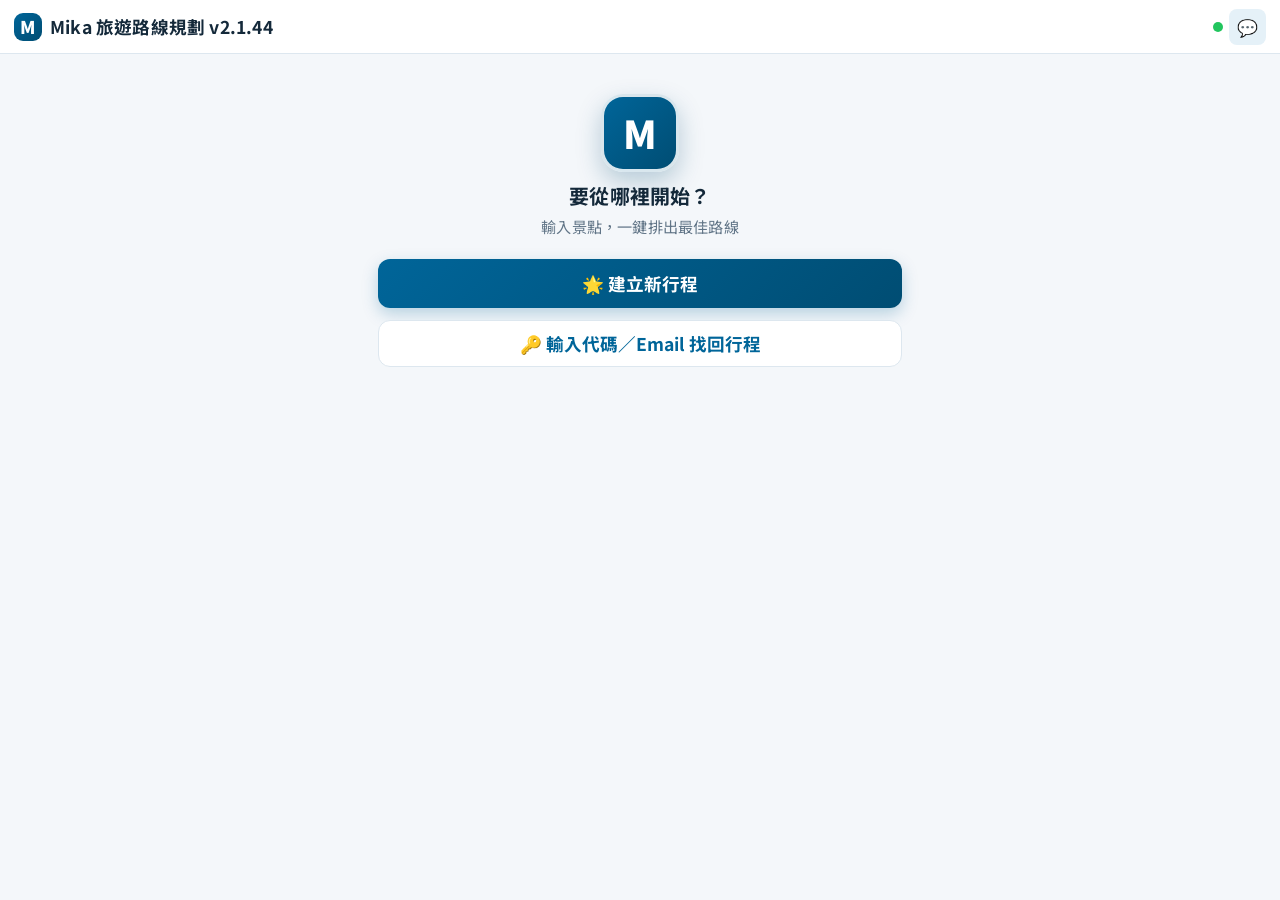
==== index.html @ 33af5f73 "v2.1.43＋v2.1.44 上線：分帳支出分類（自動判斷可改）、每個人花費統計表、三張卡片摺疊、分攤無條件進位（零頭由付錢的人吸收）、Excel 費用統計 Co-Authored-By: Clau" ====
<!DOCTYPE html>
<html lang="zh-Hant">
<head>
<meta charset="UTF-8">
<meta name="viewport" content="width=device-width, initial-scale=1.0, viewport-fit=cover">
<title>Mika 旅遊路線規劃</title>
<link rel="preconnect" href="https://fonts.googleapis.com">
<link rel="preconnect" href="https://fonts.gstatic.com" crossorigin>
<link rel="stylesheet" href="https://fonts.googleapis.com/css2?family=Noto+Sans+TC:wght@400;500;700;900&display=swap">
<link rel="stylesheet" href="css/style.css?v=2.1.44">
</head>
<body>

<!-- ===== 頂部標題列 ===== -->
<header class="app-header">
  <h1 id="appTitle" title="回到行程主畫面">Mika 旅遊路線規劃</h1>
  <div class="header-actions">
    <button id="editorChip" class="editor-chip hidden" type="button" title="目前的編輯者身分（點一下可以切換）"></button>
    <span id="syncDot" class="sync-dot" title="同步狀態"></span>
    <span id="presenceBadge" class="presence-badge hidden" title="目前正在編輯這份行程的人數"></span>
    <button id="btnManualSave" class="icon-btn hidden edit-only" title="手動儲存（網路不穩、或想確定存到雲端時可以按這裡）" aria-label="手動儲存">💾</button>
    <button id="btnReload" class="icon-btn hidden" title="重新從雲端載入" aria-label="重新從雲端載入">🔄</button>
    <button id="btnHome" class="icon-btn hidden" title="回到開始畫面" aria-label="回到開始畫面">🏠</button>
    <button id="btnClear" class="icon-btn hidden" title="清除本機資料" aria-label="清除本機資料">🧹</button>
    <button id="btnFeedback" class="icon-btn" title="意見回饋" aria-label="意見回饋">💬</button>
  </div>
</header>

<!-- ===== 唯讀模式標示 ===== -->
<div id="readonlyBanner" class="readonly-banner hidden">👀 唯讀模式：只能瀏覽 <button id="btnCopyTripRO" class="ro-copy-btn">📋 複製成我的行程</button></div>

<!-- ===== LINE 內建瀏覽器提示（LINE 裡網路恢復慢、同步容易卡） ===== -->
<div id="lineBanner" class="line-banner hidden">
  <span>⚠️ 你正在 LINE 內建瀏覽器中，同步可能較慢</span>
  <button id="btnOpenExternal" type="button">用瀏覽器開啟</button>
  <button id="btnLineBannerX" type="button" aria-label="關閉提示">×</button>
</div>

<!-- ===== 浮動提醒：記得按儲存（有未存的手動安排時才顯示；點下去＝儲存） ===== -->
<button id="saveReminder" type="button" class="save-reminder hidden">⚠️ 還沒存到雲端，點此重試</button>

<!-- ===== 剛進來行程時：有別人在線上編輯就大大提示一下，1.5 秒後淡出 ===== -->
<div id="presenceSplash" class="presence-splash hidden"></div>

<!-- ===== 開站精靈 ===== -->
<main id="wizard" class="wizard">

  <!-- Step 0：行程選擇 -->
  <section id="w-start" class="w-screen">
    <div class="hero">
      <div class="temp-logo" aria-label="Mika 暫用 logo">M</div>
      <h2>要從哪裡開始？</h2>
      <p class="hint">輸入景點，一鍵排出最佳路線</p>
    </div>
    <button id="btnNewTrip" class="btn-primary btn-big">🌟 建立新行程</button>
    <button id="btnEnterCode" class="btn-outline btn-big">🔑 輸入代碼／Email 找回行程</button>
    <button id="btnResume" class="btn-outline btn-big hidden">⏰ 繼續上次行程</button>
    <div id="codeBox" class="code-box hidden">
      <label for="codeInput">貼上行程代碼，或輸入建立行程時留的 Email</label>
      <input id="codeInput" type="text" placeholder="例如 TPE826 或 mika@gmail.com" autocomplete="off">
      <p class="hint">編輯代碼可修改、唯讀代碼只能看；用 Email 找回時，系統只會把行程代碼寄回該信箱，不會直接在畫面上開啟編輯權限。</p>
      <button id="btnLoadCode" class="btn-primary">載入行程</button>
    </div>
  </section>

  <!-- Step 1：旅遊基本資料 -->
  <section id="w-basic" class="w-screen hidden">
    <div class="step-title"><span class="step-badge">1</span><span class="step-text">旅遊基本資料</span></div>
    <div class="card">
      <label for="inpTripName">行程名稱</label>
      <input id="inpTripName" type="text" placeholder="例如：台北三天兩夜" maxlength="30">

      <label for="inpCreatorEmail">建立者 Email（必填，用來找回行程）</label>
      <input id="inpCreatorEmail" type="email" placeholder="例如：mika@gmail.com" autocomplete="email">
      <p class="hint">請填自己的 Email；之後找回行程會把代碼寄到這個信箱。</p>

      <label>旅遊日期</label>
      <div class="row-2">
        <input id="inpStart" type="date" aria-label="開始日期">
        <input id="inpEnd" type="date" aria-label="結束日期">
      </div>
      <p id="dayCountHint" class="hint"></p>

      <label for="inpMember">成員（分帳會用到，一個一個加入；不可輸入「我」）</label>
      <div class="row-add">
        <input id="inpMember" type="text" placeholder="輸入暱稱，例如：Mika" maxlength="10">
        <button id="btnAddMember" class="btn-small">加入</button>
      </div>
      <div id="memberChips" class="chips"></div>

      <label>交通方式（之後可隨時切換）</label>
      <div class="seg" id="segTransport">
        <button data-v="driving" class="on">🚗 開車</button>
        <button data-v="transit">🚇 大眾運輸</button>
        <button data-v="walking">🚶 走路</button>
      </div>

      <label>國內還是國外？（會影響「準備」分頁的建議待辦，之後可在「⋯ 更多」修改）</label>
      <div class="seg" id="segScope">
        <button data-v="home">🏠 國內</button>
        <button data-v="abroad">🌏 國外</button>
      </div>

      <label>每日活動時間</label>
      <div class="row-2">
        <input id="inpDayStart" type="time" value="09:00" aria-label="每日開始時間">
        <input id="inpDayEnd" type="time" value="21:00" aria-label="每日結束時間">
      </div>

      <label>🚩 集合出發地（選填，第一天從這裡出發）</label>
      <div class="row-add">
        <input id="inpMeetPoint" type="text" placeholder="例如：台中火車站">
        <button id="btnMeetSearch" class="btn-small">搜尋</button>
      </div>
      <div id="meetResults" class="result-list"></div>
      <div id="meetChosen" class="chips"></div>

      <label>🏁 解散地（選填，最後一天在這裡結束）</label>
      <div class="row-add">
        <input id="inpEndPoint" type="text" placeholder="例如：台中火車站">
        <button id="btnEndSearch" class="btn-small">搜尋</button>
      </div>
      <div id="endResults" class="result-list"></div>
      <div id="endChosen" class="chips"></div>
    </div>
    <div class="w-nav">
      <button class="btn-outline" data-back="w-start">上一步</button>
      <button id="btnBasicNext" class="btn-primary">下一步</button>
    </div>
  </section>

  <!-- Step 2：飯店調查 -->
  <section id="w-hotel" class="w-screen hidden">
    <div class="step-title"><span class="step-badge">2</span><span class="step-text">飯店安排</span></div>
    <div class="card">
      <p class="q-text">🏨 飯店訂好了嗎？</p>
      <div class="stack">
        <button id="btnHotelYes" class="btn-outline btn-big">已經訂好了，我來輸入</button>
        <button id="btnHotelNo" class="btn-outline btn-big">還沒訂，之後請系統推薦</button>
        <button id="btnHotelSkip" class="btn-ghost">先跳過，稍後再設定</button>
      </div>
    </div>

    <!-- 已訂 → 逐晚輸入 -->
    <div id="hotelInputArea" class="hidden">
      <div class="card">
        <p class="hint" id="hotelNightHint"></p>
        <div id="hotelNightTabs" class="chips"></div>
        <label for="inpHotelSearch">輸入飯店名稱</label>
        <div class="row-add">
          <input id="inpHotelSearch" type="text" placeholder="例如：福容大飯店">
          <button id="btnHotelSearch" class="btn-small">搜尋</button>
        </div>
        <div id="hotelResults" class="result-list"></div>
        <div class="card" style="background:var(--white);margin-top:12px">
          <label>搜尋不到時，改用自訂住宿</label>
          <input id="inpCustomHotelName" type="text" placeholder="例如：朋友家、親戚家、民宿暫名">
          <input id="inpCustomHotelAddress" type="text" placeholder="地址或位置備註，可空白">
          <div class="row-2">
            <input id="inpCustomHotelLat" type="number" step="any" placeholder="緯度 DD，可空白">
            <input id="inpCustomHotelLng" type="number" step="any" placeholder="經度 DD，可空白">
          </div>
          <p class="hint">座標可以不填，但未填座標時，住宿到景點的路程會無法精準估算。</p>
          <button id="btnCustomHotel" class="btn-outline" style="width:100%">使用自訂住宿</button>
        </div>
        <div id="hotelChosen" class="chosen-list"></div>
        <label class="check-row"><input type="checkbox" id="chkSameHotel" checked> 每晚都住同一間</label>
      </div>
      <div class="w-nav">
        <button class="btn-outline" id="btnHotelBack">上一步</button>
        <button id="btnHotelDone" class="btn-primary">完成，開始規劃 →</button>
      </div>
    </div>

    <div id="hotelNoArea" class="hidden">
      <div class="card">
        <p>沒問題！等你把景點加進來後，到行程頁點「🏨 推薦飯店」，系統會依景點位置推薦評分 4.0 以上的飯店。</p>
      </div>
      <div class="w-nav">
        <button class="btn-outline" id="btnHotelBack2">上一步</button>
        <button id="btnHotelDone2" class="btn-primary">完成，開始規劃 →</button>
      </div>
    </div>
  </section>
</main>

<!-- ===== 主畫面 ===== -->
<main id="app" class="app hidden">

  <!-- 行程頁：大卡＋日期軸＋一次看一天的時間軸（v2.1.33） -->
  <section id="page-trip" class="page">
    <div class="trip-body">
      <div id="tripSummaryBar" class="summary-bar hidden"></div>
      <div class="add-spot-row edit-only">
        <input id="inpSpot" type="text" placeholder="🔍 輸入想去的景點，例如：台北101" autocomplete="off">
        <div id="spotSuggest" class="suggest hidden"></div>
      </div>
      <div id="dayStrip" class="day-strip hidden"></div>
      <div id="dayList" class="day-list"></div>
      <div id="tripEmpty" class="empty-state">
        <p>👇 還沒有景點</p>
        <p>在上方搜尋框輸入想去的地方，<br>加入 2 個以上景點，就能一鍵排出最佳路線！</p>
      </div>
      <div class="bottom-space"></div>
    </div>
  </section>

  <!-- 地圖頁：全螢幕 -->
  <section id="page-map" class="page hidden">
    <div id="fullMap" class="map-canvas full"></div>
    <div id="mapDayChips" class="map-day-chips"></div>
    <div id="mapDaySummary" class="map-day-summary"></div>
  </section>

  <!-- 飯店投票頁（v2.1.30） -->
  <section id="page-hotel" class="page hidden">
    <div class="page-pad">
      <h2 class="page-title">🗳️ 投票</h2>
      <div id="hotelPollRoot"></div>
      <div class="bottom-space"></div>
    </div>
  </section>

  <!-- 分帳頁 -->
  <section id="page-exp" class="page hidden">
    <div class="page-pad">
      <h2 class="page-title">💰 分帳（均分制）</h2>
      <div class="card edit-only">
        <div class="step-title"><span class="step-badge">1</span><span class="step-text">記一筆</span></div>
        <label>快速選項（點一下自動填入項目）</label>
        <div id="expQuick" class="chips"></div>
        <div class="row-2">
          <input id="expDate" type="date" aria-label="日期">
          <input id="expItem" type="text" placeholder="項目，例如：午餐" maxlength="20">
        </div>
        <div class="row-2">
          <input id="expAmount" type="number" placeholder="金額" min="1" inputmode="numeric">
          <select id="expPayer" aria-label="誰付的"></select>
        </div>
        <input id="expNote" type="text" maxlength="80" placeholder="備註（選填），例如：含小費、用信用卡刷">
        <label>分類（會依項目名稱自動判斷，可以改）</label>
        <select id="expCat" aria-label="分類"></select>
        <div id="expPayWrap"></div>
        <label class="check-row" style="margin:4px 0 8px"><input type="checkbox" id="expTreat"> 🎁 這筆是請客，不用分帳</label>
        <div id="expPartsWrap">
          <label>誰參與（預設全員）</label>
          <div id="expParts" class="chips"></div>
        </div>
        <button id="btnAddExp" class="btn-primary">＋ 加入這筆</button>
      </div>
      <div class="card">
        <details class="exp-fold" id="expFoldList">
          <summary><span class="step-title"><span class="step-badge">2</span><span class="step-text">支出明細</span></span><span class="exp-fold-sum" id="expListSum"></span></summary>
          <div id="expList" class="exp-list"><p class="hint">還沒有任何支出</p></div>
        </details>
      </div>
      <div class="card">
        <details class="exp-fold" id="expFoldSettle">
          <summary><span class="step-title"><span class="step-badge">3</span><span class="step-text">結算結果</span></span><span class="exp-fold-sum" id="expSettleSum"></span></summary>
          <div id="expSettle"><p class="hint">加入支出後，這裡會自動算出「誰付給誰多少」</p></div>
          <button id="btnCopySettle" class="btn-outline hidden">📋 複製結算結果</button>
        </details>
      </div>
      <div class="card">
        <details class="exp-fold" id="expFoldStats">
          <summary><span class="step-title"><span class="step-badge">4</span><span class="step-text">每個人花費統計</span></span><span class="exp-fold-sum" id="expStatsSum"></span></summary>
          <div id="expStats"><p class="hint">加入支出後，這裡會列出每個人最後花了多少、花在哪些項目</p></div>
        </details>
      </div>
      <div class="bottom-space"></div>
    </div>
  </section>

  <!-- 準備頁（v2.1.33）：行前準備進度＋待辦清單，下面是下載 -->
  <section id="page-prep" class="page hidden">
    <div class="page-pad">
      <h2 class="page-title">🧭 行前準備</h2>
      <div id="prepRoot"></div>
      <h2 class="page-title prep-dl-title">📥 下載與列印</h2>
      <div id="page-res">
      <div class="card">
        <div class="step-title"><span class="step-badge">1</span><span class="step-text">每日行程 PDF</span></div>
        <p class="hint">A4 列印版：依日期列出住宿、景點、車程與備註。點「預覽 PDF」後，在預覽頁左下角按「列印／存 PDF」即可輸出或列印。</p>
        <button id="btnPreviewPrint" class="btn-primary" style="width:100%">📄 預覽 PDF</button>
      </div>
      <div class="card">
        <div class="step-title"><span class="step-badge">2</span><span class="step-text">攜帶物品清單</span></div>
        <p class="hint">點「預覽 PDF」後，在預覽頁左下角按「列印／存 PDF」即可輸出或列印，不需要下載 HTML 檔。</p>
        <button id="btnPackingPreview" class="btn-primary" style="width:100%;margin-bottom:10px">📄 預覽 PDF</button>
        <details class="fold-box"><summary>📋 展開清單</summary>
        <div id="packingListBox" class="resource-list"></div>
        </details>
      </div>
      <div class="card">
        <div class="step-title"><span class="step-badge">3</span><span class="step-text">行前準備清單</span></div>
        <p class="hint">依分類列出待辦、負責人、截止日、狀態與費用，可列印或存 PDF 貼在群組。</p>
        <button id="btnPrepPreview" class="btn-primary" style="width:100%">📄 預覽 PDF</button>
      </div>
      <div class="card">
        <div class="step-title"><span class="step-badge">4</span><span class="step-text">加入 Google／Apple 日曆</span></div>
        <p class="hint">下載 .ics 行事曆檔案，用 Google 日曆／Apple 日曆／Outlook 開啟即可加入一筆整趟旅程的行事曆事件（不需登入、不需授權）。</p>
        <button id="btnExportCalendar" class="btn-primary" style="width:100%">📅 下載日曆檔</button>
      </div>
      <div class="card">
        <div class="step-title"><span class="step-badge">5</span><span class="step-text">Excel 匯出</span></div>
        <p class="hint">輸出繁體中文欄位，分頁包含總覽、每日行程、住宿、景點、支出明細、結算與攜帶清單。</p>
        <button id="btnExportExcel" class="btn-primary" style="width:100%">下載 Excel</button>
      </div>
      </div>
      <div class="bottom-space"></div>
    </div>
  </section>

  <!-- 懸浮主按鈕（行程頁專屬） -->
  <div id="fabWrap" class="fab-wrap edit-only">
    <div class="route-actions">
      <button id="btnMoreActions" class="route-action">⋯ 更多</button>
      <button id="btnUndo" class="route-action only-desktop" disabled>↩ 上一步</button>
      <button id="btnOptimize" class="fab">🧭 自動安排最佳路線</button>
      <button id="btnShareBottom" class="route-action only-desktop">📤 分享</button>
    </div>
  </div>

  <!-- 頂部分頁列 -->
  <nav id="tabbar" class="tabbar">
    <button data-page="page-trip" class="on"><span>🗓️</span>行程</button>
    <button data-page="page-map"><span>🗺️</span>地圖</button>
    <button data-page="page-prep"><span>🧭</span>準備</button>
    <button data-page="page-hotel"><span>🗳️</span>投票</button>
    <button data-page="page-exp"><span>💰</span>分帳</button>
  </nav>
</main>

<!-- ===== 共用：彈窗與提示 ===== -->
<div id="modalOverlay" class="modal-overlay hidden"></div>
<div id="toast" class="toast hidden"></div>
<div id="loading" class="loading hidden"><div class="spinner"></div><p id="loadingText">處理中…</p><div class="loading-bar"><div id="loadingBarFill" class="loading-bar-fill"></div></div><div id="loadingPct" class="loading-pct">0%</div></div>

<script src="js/config.js?v=2.1.44"></script>
<script src="js/mock-data.js?v=2.1.44"></script>
<script src="js/logic.js?v=2.1.44"></script>
<script src="js/api.js?v=2.1.44"></script>
<script src="js/changelog.js?v=2.1.44"></script>
<script src="js/state.js?v=2.1.44"></script>
<script src="js/wizard.js?v=2.1.44"></script>
<script src="js/flights.js?v=2.1.44"></script>
<script src="js/itinerary.js?v=2.1.44"></script>
<script src="js/copyto.js?v=2.1.44"></script>
<script src="js/paysync.js?v=2.1.44"></script>
<script src="js/routepick.js?v=2.1.44"></script>
<script src="js/hotelpoll.js?v=2.1.44"></script>
<script src="js/prep.js?v=2.1.44"></script>
<script src="js/tour.js?v=2.1.44"></script>
<script src="js/features.js?v=2.1.44"></script>
<script src="js/app.js?v=2.1.44"></script>
</body>
</html>
---- css/style.css ----
/* ============================================================
   Mika 旅遊路線規劃 — 白藍清新（v2.1.31 起；原奶茶色系）
   最下方「v2.1.31 白藍改版」區塊統一覆蓋元件外觀與動畫
   ============================================================ */
:root {
  --bg: #F4F7FA;          /* 淺灰藍背景 */
  --card: #FFFFFF;        /* 卡片：白 */
  --soft: #E5F1F8;        /* 主色淡底（標籤、選取、按下） */
  --soft-2: #F7FAFC;      /* 卡片內的次層底色 */
  --line: #DDE7EF;        /* 細邊框 */
  --main: #006599;        /* 沉穩藍（Mika 企業主色） */
  --main-dark: #004D73;
  --accent: #FF8C00;      /* 橘（強調） */
  --text: #14293A;
  --text-2: #617587;
  --white: #fff;
  --danger: #D93025;
  --ok: #0F9D58;
  --navy: #003F60;        /* 登機證深藍 */
  --radius: 16px;
  --header-h: 54px;
  --tabbar-h: 60px;
  --map-h: 36vh;
  --shadow: 0 2px 10px rgba(15, 23, 42, .06);
  --shadow-lg: 0 10px 28px rgba(15, 23, 42, .12);
  --ease: cubic-bezier(.2, .8, .2, 1);
}

* { box-sizing: border-box; margin: 0; padding: 0; -webkit-tap-highlight-color: transparent; }
html { font-size: 16px; }
body {
  font-family: "Noto Sans TC", "PingFang TC", "Microsoft JhengHei", sans-serif;
  background: var(--bg); color: var(--text);
  font-size: 1rem; line-height: 1.55;
}
.hidden { display: none !important; }
button { font-family: inherit; font-size: 1rem; cursor: pointer; border: none; background: none; color: inherit; }
input, select, textarea {
  font-family: inherit; font-size: 1rem; color: var(--text);
  width: 100%; padding: 10px 12px; border: 1.5px solid #ddcdbc;
  border-radius: 10px; background: var(--white); margin-bottom: 10px;
}
input:focus, select:focus { outline: 2px solid var(--main); border-color: var(--main); }
label { display: block; font-weight: 700; margin: 6px 0 4px; }
h1 { font-size: 1.1rem; } h2 { font-size: 1.25rem; }
.hint { color: var(--text-2); font-size: .95rem; }

/* ---------- 頂部 ---------- */
.app-header {
  position: fixed; top: 0; left: 0; right: 0; height: var(--header-h);
  background: var(--main); color: var(--white);
  display: flex; align-items: center; justify-content: space-between;
  padding: 0 14px; z-index: 50; box-shadow: var(--shadow);
}
.app-header h1 { flex: 1; min-width: 0; overflow: hidden; text-overflow: ellipsis; white-space: nowrap; cursor: pointer; display: flex; align-items: center; gap: 8px; }
.app-header h1::before {
  content: "M";
  width: 28px; height: 28px; border-radius: 50%;
  display: inline-flex; align-items: center; justify-content: center;
  background: var(--white); color: var(--main); font-weight: 900;
  box-shadow: inset 0 -2px 0 rgba(74,59,46,.14);
  flex: none;
}
.header-actions { display: flex; align-items: center; gap: 6px; flex: none; }
.icon-btn { color: var(--white); font-size: 1.05rem; padding: 6px 8px; border-radius: 8px; background: rgba(255,255,255,.15); }
.sync-dot { width: 10px; height: 10px; border-radius: 50%; background: #b7e0a8; display: inline-block; position: relative; }
.sync-dot::after { content: ''; position: absolute; inset: -14px; } /* 放大點擊範圍，手機才點得到 */
.sync-dot.saving { background: #ffd97a; animation: blink 1s infinite; }
.sync-dot.error, .sync-dot.offline, .sync-dot.conflict { background: #ffb3a0; }
@keyframes blink { 50% { opacity: .3; } }
.editor-chip {
  font-size: .8rem; font-weight: 700; color: var(--white); background: rgba(255,255,255,.22);
  border-radius: 10px; padding: 3px 8px; max-width: 6.5em; overflow: hidden; text-overflow: ellipsis; white-space: nowrap;
}
/* 手機窄螢幕：頁首按鈕多，名牌與間距縮小，避免最右邊的按鈕被擠出畫面 */
@media (max-width: 480px) {
  .header-actions { gap: 4px; }
  .app-header { padding: 0 8px; }
  .icon-btn { padding: 5px 6px; font-size: .95rem; }
  .editor-chip { max-width: 6.2em; padding: 3px 6px; flex: none; }
  .presence-badge { padding: 2px 6px; }
}
.line-banner {
  position: fixed; left: 0; right: 0; top: var(--header-h); z-index: 60;
  display: flex; align-items: center; gap: 8px; padding: 8px 12px;
  background: #9E1B1B; color: var(--white); font-size: .95rem; font-weight: 700;
  box-shadow: 0 3px 10px rgba(0,0,0,.25);
}
.line-banner span { flex: 1; }
.line-banner #btnOpenExternal { background: var(--white); color: #9E1B1B; border-radius: 8px; padding: 6px 10px; font-weight: 700; font-size: .9rem; white-space: nowrap; }
.line-banner #btnLineBannerX { font-size: 1.3rem; padding: 0 4px; color: var(--white); }
.change-log { max-height: 60vh; overflow-y: auto; }
/* 飯店投票（v2.1.30） */
.hp-intro { background: var(--card); border-radius: var(--radius); padding: 12px 14px; margin-bottom: 12px; }
.hp-owner { margin-top: 6px; }
.hp-night { margin-bottom: 16px; }
.hp-night-head { display: flex; flex-wrap: wrap; align-items: center; gap: 8px; margin: 4px 0 8px; }
.hp-night-title { font-weight: 800; font-size: 1.1rem; color: var(--main-dark); }
.hp-card { background: var(--white); border: 1.5px solid #eadccd; border-radius: 14px; padding: 12px; margin-bottom: 10px; }
.hp-card.hp-confirmed { border-color: var(--ok); box-shadow: 0 0 0 2px rgba(108,154,91,.15); }
.hp-top { display: flex; gap: 10px; }
.hp-photo { width: 64px; height: 64px; border-radius: 10px; object-fit: cover; flex: none; cursor: pointer; }
.hp-noimg { display: flex; align-items: center; justify-content: center; background: var(--card); font-size: 1.6rem; }
.hp-info { flex: 1; min-width: 0; }
.hp-name { font-weight: 700; display: flex; flex-wrap: wrap; align-items: center; gap: 6px; }
.hp-must { font-size: .78rem; font-weight: 800; color: #fff; background: var(--accent); border-radius: 8px; padding: 1px 7px; }
.hp-tag { font-size: .78rem; font-weight: 800; border-radius: 8px; padding: 1px 8px; white-space: nowrap; }
.hp-tag.ok { background: var(--ok); color: #fff; }
.hp-tag.lead { background: #FFE8C7; color: #A0560F; }
.hp-bar { height: 8px; border-radius: 99px; background: #F0E6DA; margin: 10px 0 4px; overflow: hidden; }
.hp-bar i { display: block; height: 100%; background: var(--main); border-radius: 99px; transition: width .3s; }
.hp-voters { font-size: .9rem; color: var(--text-2); }
.hp-actions { display: flex; gap: 8px; margin-top: 10px; flex-wrap: wrap; }
.hp-actions > * { padding: 8px 12px; font-size: .95rem; }
.hp-actions [data-act="vote"] { flex: 1; }
.hp-link { text-decoration: none; display: inline-flex; align-items: center; }
.hp-empty { padding: 8px 4px; }
.hp-nights { display: flex; flex-wrap: wrap; gap: 4px 14px; margin-bottom: 8px; }
/* 複製到其他行程（v2.1.29） */
.copy-list { max-height: 46vh; overflow-y: auto; border: 1px solid #e6d8c8; border-radius: 10px; padding: 6px 10px; margin-top: 8px; }
.copy-day { font-weight: 700; color: var(--main); margin: 8px 0 2px; }
.copy-item { display: flex; align-items: center; gap: 8px; font-weight: 400; margin: 4px 0; line-height: 1.4; }
.copy-item input { width: auto; margin: 0; flex: none; }
.copy-item .hint { margin-left: 4px; }
/* 航班卡（v2.1.27） */
.flight-card {
  margin: 6px 14px; padding: 10px 12px; border-radius: 12px;
  background: #EEF3FA; border: 1.5px solid #9DB4D6; color: var(--text); line-height: 1.6;
}
.flight-head { font-weight: 700; color: #3E5F8A; display: flex; align-items: center; gap: 6px; }
.flight-tag { font-size: .78rem; font-weight: 700; color: #fff; background: #5B7FA9; border-radius: 8px; padding: 1px 7px; }
.flight-edit { margin-left: auto; color: #3E5F8A; font-size: 1.05rem; padding: 2px 6px; }
.flight-line { font-size: .98rem; }
.flight-sub { font-size: .9rem; color: var(--text-2); }
.flight-form .ap-box { border: 1px dashed #ddcdbc; border-radius: 10px; padding: 8px 10px; margin: 8px 0; }
.flight-form .ap-chosen { margin-bottom: 6px; }
.flight-form .ap-item { text-align: left; }
.flight-form .check-line { display: flex; align-items: center; font-weight: 700; margin: 8px 0; }
.leg-row .ground-edit { margin-left: 6px; color: var(--main); padding: 0 4px; }
.change-log .cl-row { padding: 8px 0; border-bottom: 1px dashed #e6d8c8; line-height: 1.5; }
.change-log .cl-meta { color: var(--text-2); font-size: .85rem; }
.presence-badge {
  font-size: .78rem; font-weight: 700; color: var(--white);
  background: rgba(255,255,255,.22); border-radius: 10px; padding: 2px 8px;
  display: inline-flex; align-items: center; gap: 3px; white-space: nowrap;
}

/* 浮動提醒兼儲存鍵：記得按儲存（半透明、跟著畫面固定、畫面正中間，點下去＝儲存） */
.save-reminder {
  position: fixed; z-index: 55; top: 50%; left: 50%; transform: translate(-50%, -50%);
  appearance: none; background: rgba(217, 90, 40, .92); color: var(--white); border: none;
  font-family: inherit; font-weight: 700; font-size: 1.02rem; letter-spacing: .5px;
  padding: 14px 26px; border-radius: 999px; cursor: pointer;
  box-shadow: 0 6px 20px rgba(0,0,0,.25);
  white-space: nowrap; transition: transform .15s ease, box-shadow .15s ease;
}
.save-reminder:active { transform: translate(-50%, -50%) scale(.96); box-shadow: 0 3px 10px rgba(0,0,0,.25); }

/* 剛進來行程：有別人在線上編輯的大提示，1.5 秒後淡出 */
.presence-splash {
  position: fixed; z-index: 80; top: 30%; left: 50%; transform: translate(-50%, -50%);
  background: rgba(74, 59, 46, .92); color: var(--white);
  font-weight: 700; font-size: 1rem; text-align: center; line-height: 1.5;
  padding: 16px 24px; border-radius: 16px; max-width: 86vw;
  box-shadow: 0 8px 24px rgba(0,0,0,.3);
  pointer-events: none; opacity: 0; transition: opacity .5s ease;
}
.presence-splash.show { opacity: 1; }

.readonly-banner {
  position: fixed; top: calc(var(--header-h) + var(--tabbar-h)); left: 0; right: 0; z-index: 49;
  background: var(--main); color: var(--white); text-align: center;
  padding: 6px; font-weight: 700; border-top: 1px solid rgba(255,255,255,.3);
}
/* 精靈階段分頁列尚未顯示，唯讀橫幅貼齊標題列 */
body:not(.in-app) .readonly-banner { top: var(--header-h); }
body.readonly { --header-extra: 36px; }
body.readonly .edit-only { display: none !important; }
.ro-copy-btn {
  margin-left: 8px; background: var(--white); color: var(--main);
  font-weight: 700; border-radius: 8px; padding: 3px 10px;
  border: 1px solid rgba(255, 255, 255, .6); white-space: nowrap;
}

/* 搜尋結果的今日營業時間 */
.r-hours { color: var(--text-2); font-size: .9rem; margin-top: 2px; }
.r-hours .open { color: var(--ok); font-weight: 700; }
.r-hours .closed { color: var(--danger); font-weight: 700; }

/* ---------- 精靈 ---------- */
.wizard { max-width: 520px; margin: 0 auto; padding: calc(var(--header-h) + 20px) 18px 40px; }
.w-screen { display: flex; flex-direction: column; gap: 12px; }
.hero { text-align: center; margin: 20px 0 8px; }
.hero-emoji { font-size: 3rem; }
.temp-logo {
  width: 78px; height: 78px; border-radius: 50%;
  margin: 0 auto 8px;
  display: flex; align-items: center; justify-content: center;
  background: radial-gradient(circle at 35% 28%, #FFF8EF 0 18%, #D98E4A 19% 58%, #A9805B 59% 100%);
  color: #fff; font-size: 2.4rem; font-weight: 900;
  box-shadow: 0 8px 22px rgba(74,59,46,.18);
  border: 3px solid rgba(255,255,255,.85);
}
.hero h2 { margin: 8px 0 4px; }
.btn-big { padding: 15px; font-size: 1.1rem; }
.stack { display: flex; flex-direction: column; gap: 10px; }
.q-text { font-size: 1.15rem; font-weight: 700; margin-bottom: 12px; }
/* 主要操作固定在視窗底部，內容再長也看得到「下一步」 */
.w-nav {
  display: flex; gap: 10px;
  position: sticky; bottom: 0; z-index: 6;
  margin: 6px -18px 0;
  padding: 12px 18px calc(12px + env(safe-area-inset-bottom));
  background: linear-gradient(to bottom, rgba(250, 246, 240, 0), var(--bg) 34%);
}
.w-nav .btn-primary { flex: 1; }
.code-box { background: var(--card); border-radius: var(--radius); padding: 16px; }

/* 步驟標籤（Mika 標準樣式，主色版） */
.step-title { display: flex; align-items: center; gap: 8px; margin: 4px 0 8px; }
.step-badge {
  background: var(--main); color: var(--white); font-weight: 700;
  width: 26px; height: 26px; border-radius: 6px; flex: none;
  display: inline-flex; align-items: center; justify-content: center;
}
.step-text { color: var(--main); font-weight: 700; font-size: 1.1rem; }

/* ---------- 按鈕 ---------- */
.btn-primary {
  background: var(--main); color: var(--white); font-weight: 700;
  padding: 12px 18px; border-radius: 12px; box-shadow: var(--shadow);
}
.btn-primary:active { background: var(--main-dark); }
.btn-primary:disabled { opacity: .45; box-shadow: none; }
.btn-outline {
  border: 2px solid var(--main); color: var(--main); font-weight: 700;
  padding: 10px 16px; border-radius: 12px; background: var(--white);
}
.btn-ghost { color: var(--text-2); text-decoration: underline; padding: 8px; }
.btn-small {
  background: var(--main); color: var(--white); border-radius: 10px;
  padding: 10px 14px; flex: none; font-weight: 700;
}
.btn-danger-ghost { color: var(--danger); font-weight: 700; padding: 8px; }
.mini-action { width: 34px; height: 34px; padding: 0; border-radius: 8px; flex: none; display: inline-flex; align-items: center; justify-content: center; }

/* ---------- 卡片與列 ---------- */
.card { background: var(--card); border-radius: var(--radius); padding: 16px; }
.row-2 { display: grid; grid-template-columns: 1fr 1fr; gap: 10px; }
.row-add { display: flex; gap: 8px; }
.row-add input { margin-bottom: 0; }
.chips { display: flex; flex-wrap: wrap; gap: 8px; margin: 8px 0; }
.chip {
  background: var(--white); border: 1.5px solid var(--main); color: var(--main);
  padding: 5px 12px; border-radius: 999px; font-weight: 700; display: inline-flex; gap: 6px; align-items: center;
}
.chip.on { background: var(--main); color: var(--white); }
.chip .x { color: var(--danger); font-weight: 700; }
.seg { display: flex; background: var(--white); border-radius: 12px; padding: 4px; gap: 4px; margin-bottom: 10px; }
.seg button { flex: 1; padding: 9px 4px; border-radius: 9px; font-weight: 700; color: var(--text-2); }
.seg button.on { background: var(--main); color: var(--white); }
.check-row { display: flex; align-items: center; gap: 8px; font-weight: 400; }
.check-row input { width: auto; margin: 0; }

/* ---------- 搜尋結果列 ---------- */
.result-list { display: flex; flex-direction: column; gap: 10px; margin-top: 10px; }
.result-item {
  background: var(--white); border-radius: var(--radius); padding: 12px 14px;
  box-shadow: var(--shadow); display: flex; flex-direction: column; gap: 4px;
}
.result-item .r-name { font-weight: 700; font-size: 1.05rem; }
.result-item .r-meta { color: var(--text-2); font-size: .95rem; }
.result-item .r-actions { display: flex; gap: 8px; margin-top: 6px; flex-wrap: wrap; }
.r-actions button, .r-actions a {
  border: 1.5px solid var(--main); color: var(--main); border-radius: 9px;
  padding: 6px 12px; font-weight: 700; text-decoration: none; font-size: .95rem; background: var(--white);
}
.r-actions .primary { background: var(--main); color: var(--white); }
.star { color: var(--accent); font-weight: 700; }
.chosen-list { margin-top: 8px; display: flex; flex-direction: column; gap: 8px; }

/* ---------- 主畫面版型（分頁列在頂部） ---------- */
.app { padding-top: calc(var(--header-h) + var(--tabbar-h) + var(--header-extra, 0px)); }
.page { min-height: calc(100vh - var(--header-h) - var(--tabbar-h)); }
.page-pad { padding: 14px 14px 0; max-width: 640px; margin: 0 auto; }
.page-title { margin-bottom: 10px; }
.bottom-space { height: 100px; }

/* 行程頁：上圖下表 */
.map-pane { height: var(--map-h); min-height: 120px; background: #e9e2d6; position: relative; }
.map-canvas { width: 100%; height: 100%; }
.map-canvas.full { height: calc(100vh - var(--header-h) - var(--tabbar-h) - var(--header-extra, 0px)); }
.map-canvas .gmap { width: 100%; height: 100%; }
.drag-handle {
  height: 22px; background: var(--card); display: flex; align-items: center; justify-content: center;
  cursor: ns-resize; touch-action: none; border-bottom: 1px solid #e3d7c8;
}
.drag-handle span { width: 44px; height: 5px; border-radius: 3px; background: var(--main); opacity: .5; }
.trip-body { padding: 12px 14px 0; max-width: 640px; margin: 0 auto; }

.add-spot-row { position: relative; }
.add-spot-row input { margin-bottom: 6px; }
.suggest {
  position: absolute; top: 100%; left: 0; right: 0; z-index: 30;
  background: var(--white); border-radius: 12px; box-shadow: 0 6px 18px rgba(74,59,46,.25);
  max-height: 260px; overflow: auto;
}
.suggest .s-item { padding: 10px 14px; border-bottom: 1px solid #f0e7db; }
.suggest .s-item:active { background: var(--card); }
.suggest .s-item .s-sub { color: var(--text-2); font-size: .9rem; }

.summary-bar {
  background: var(--card); border-radius: 12px; padding: 8px 12px; margin: 6px 0 10px;
  font-size: .95rem; color: var(--text-2);
}

/* 天卡片 */
.day-list { display: flex; flex-direction: column; gap: 14px; }
.day-card { background: var(--card); border-radius: var(--radius); overflow: hidden; border-left: 6px solid var(--main); }
.day-card.day-shade { background: #E7D5C0; }   /* 相鄰天深淺交錯，易讀性更好 */
.day-head { padding: 10px 14px 8px; }
.day-head-top { display: flex; align-items: center; justify-content: space-between; gap: 8px; flex-wrap: wrap; }
.day-title { font-weight: 800; color: var(--main); font-size: 1.5rem; line-height: 1.25; }
.day-title .day-date { font-weight: 600; font-size: 1.1rem; }
.day-weather { font-size: .95rem; color: var(--text-2); }
.day-outfit { font-size: .92rem; color: var(--text-2); margin-top: 2px; }
.rain-alert {
  background: #FDF1E3; border: 1.5px solid var(--accent); color: var(--text);
  border-radius: 10px; padding: 8px 10px; margin-top: 8px; font-size: .95rem;
  display: flex; justify-content: space-between; align-items: center; gap: 8px; flex-wrap: wrap;
}
.rain-alert button { background: var(--accent); color: var(--white); border-radius: 8px; padding: 6px 10px; font-weight: 700; }
.day-tools { display: flex; gap: 8px; margin-top: 8px; flex-wrap: wrap; }
.day-tools button, .day-tools a {
  font-size: .92rem; border: 1.5px solid var(--main); color: var(--main);
  padding: 5px 10px; border-radius: 8px; background: var(--white); text-decoration: none; font-weight: 700;
}

/* 景點列 */
.spot-row { background: var(--white); margin: 8px 10px; border-radius: 12px; padding: 10px 12px; position: relative; }
.spot-row.dragging { opacity: .55; outline: 2px dashed var(--main); }
.spot-row.visited { opacity: .72; }
.spot-row.visited .spot-name { color: var(--text-2); }
.visited-badge {
  display: inline-block; background: var(--ok); color: var(--white);
  font-size: .78rem; font-weight: 700; padding: 1px 8px; border-radius: 999px; vertical-align: middle;
}
.day-card.drop-target { outline: 3px dashed var(--accent); outline-offset: -3px; }

/* 地圖上的景點名稱／照片與路段時間標籤 */
.map-poi { display: flex; align-items: center; gap: 6px; font-weight: 700; color: #4A3B2E; font-size: 13px; max-width: 170px; }
.map-poi img { width: 34px; height: 34px; object-fit: cover; border-radius: 6px; flex: none; }
.map-leg { font-size: 12px; font-weight: 700; color: #4A3B2E; white-space: nowrap; }
.mock-map .leg-label {
  fill: #4A3B2E; font-size: 11px; font-weight: 700; text-anchor: middle;
  paint-order: stroke; stroke: #FAF6F0; stroke-width: 3px;
}
.addr-line { overflow: hidden; text-overflow: ellipsis; white-space: nowrap; max-width: 100%; }
.spot-main { display: flex; align-items: flex-start; gap: 10px; }
.spot-no {
  background: var(--main); color: var(--white); font-weight: 700; flex: none;
  width: 26px; height: 26px; border-radius: 50%; display: flex; align-items: center; justify-content: center;
}
.spot-no.hotel { background: var(--accent); }
.spot-info { flex: 1; min-width: 0; }
.spot-name { font-weight: 700; }
.spot-name .must { color: var(--accent); }
.spot-times { color: var(--text-2); font-size: .95rem; }
.leg-row { color: var(--text-2); font-size: .92rem; padding: 2px 0 2px 46px; display: flex; align-items: center; gap: 6px; }
.spot-actions { display: flex; gap: 6px; flex: none; align-items: center; justify-content: flex-end; }
.spot-actions button, .spot-actions .ico-link { padding: 7px; font-size: 1.15rem; color: var(--text-2); border-radius: 8px; text-decoration: none; line-height: 1; }
.spot-actions button:active, .spot-actions .ico-link:active { background: var(--card); }
.spot-actions .drag-grip { cursor: grab; touch-action: none; font-size: 1.25rem; }
.lock-badge { font-size: .9rem; }
/* 手機：景點動作圖示換到下一行（名稱才有完整寬度、不跑版）；並關閉拖曳（手機拖不動） */
@media (max-width: 560px) {
  .spot-main { flex-wrap: wrap; }
  .spot-info { flex: 1 1 60%; }
  .spot-actions { flex-basis: 100%; justify-content: flex-start; margin-top: 4px; gap: 12px; padding-left: 36px; }
  .spot-actions .drag-grip { display: none; }
}
.stay-edit { display: flex; align-items: center; gap: 6px; margin-top: 6px; }
.stay-edit button {
  border: 1.5px solid var(--main); color: var(--main); width: 30px; height: 30px;
  border-radius: 8px; font-weight: 700; background: var(--white);
}
.stay-edit .stay-val { font-size: .95rem; color: var(--text-2); min-width: 84px; text-align: center; }
.stay-edit a { white-space: nowrap; }
.stay-edit .stay-sel {
  font-size: .95rem; color: var(--text); width: auto; min-width: 96px; height: 30px; padding: 0 6px; margin-bottom: 0;
  border: 1.5px solid var(--main); border-radius: 8px; background: var(--white); text-align: center;
}
.spot-meal-tag { color: var(--ok) !important; font-weight: 700; }
.spot-actions button.on { background: var(--card); box-shadow: inset 0 0 0 1.5px var(--ok); }

/* 飯店付款狀態 / 請客標籤 */
.pay-badge, .treat-badge {
  display: inline-block; font-size: .8rem; font-weight: 700; color: var(--white);
  padding: 1px 8px; border-radius: 999px; vertical-align: middle; white-space: nowrap;
}
.pay-full { background: var(--ok); }
.pay-part { background: var(--accent); }
.pay-onsite { background: var(--main); }
.pay-precharge { background: #7C3AED; }
.treat-badge { background: var(--accent); }

/* 商家/飯店照片縮圖與放大 */
.thumb {
  width: 60px; height: 60px; object-fit: cover; border-radius: 10px;
  flex: none; cursor: zoom-in; background: #e9e2d6;
}
.thumb-sm { width: 44px; height: 44px; }
.with-photo { display: flex; flex-direction: row !important; gap: 10px; align-items: flex-start; }
.with-photo > .r-body { flex: 1; min-width: 0; display: flex; flex-direction: column; gap: 4px; }
.zoom-img { width: 100%; border-radius: 12px; display: block; }

/* 上一步/下一步（復原）小按鈕 */
.undo-btns { display: flex; gap: 6px; }
.undo-btns button {
  border: 1.5px solid var(--main); color: var(--main); background: var(--white);
  border-radius: 999px; padding: 4px 12px; font-weight: 700; font-size: .92rem;
}
.undo-btns button:disabled { opacity: .35; }

.empty-state {
  text-align: center; color: var(--text-2); padding: 30px 10px;
  background: var(--card); border-radius: var(--radius); margin-top: 10px;
}
.empty-state p:first-child { font-size: 1.4rem; margin-bottom: 6px; }

/* ---------- 懸浮主按鈕 + 分頁列 ---------- */
.fab-wrap {
  position: fixed; left: 0; right: 0; bottom: calc(14px + env(safe-area-inset-bottom));
  display: flex; justify-content: center; z-index: 40; pointer-events: none; padding: 0 10px;
}
.route-actions {
  display: flex; justify-content: center; align-items: center; gap: 8px; flex-wrap: wrap;
  max-width: calc(100vw - 20px); pointer-events: auto;
}
.route-action {
  pointer-events: auto;
  background: var(--white); color: var(--main); border: 1.5px solid var(--main);
  font-size: .98rem; font-weight: 700; padding: 12px 16px; border-radius: 999px;
  box-shadow: 0 4px 14px rgba(74,59,46,.22);
}
.route-action:disabled {
  opacity: .45; box-shadow: none;
}
.route-action.restore { border-color: var(--accent); color: var(--accent); }
.route-action.share { border-color: var(--accent); color: var(--accent); padding: 12px 14px; }
.fab {
  pointer-events: auto;
  background: var(--main); color: var(--white); font-size: 1.15rem; font-weight: 700;
  padding: 14px 30px; border-radius: 999px; box-shadow: 0 4px 16px rgba(74,59,46,.35);
}
.fab:disabled { opacity: .5; }
.fab.glow { animation: glow 1.6s infinite; }
@keyframes glow {
  0%, 100% { box-shadow: 0 4px 16px rgba(74,59,46,.35); }
  50% { box-shadow: 0 0 22px 6px rgba(217,142,74,.65); }
}
@media (max-width: 560px) {
  .route-actions { gap: 6px; }
  .route-action, .fab { font-size: .9rem; padding: 10px 12px; }
  .only-desktop { display: none !important; }   /* 手機只留 ⋯更多／更新車程／自動安排 */
}

.tabbar {
  position: fixed; top: var(--header-h); left: 0; right: 0; height: var(--tabbar-h);
  background: var(--white); border-bottom: 1px solid #e6dbcc; z-index: 45;
  display: flex;
}
.tabbar button {
  flex: 1; display: flex; align-items: center; justify-content: center;
  gap: 6px; color: var(--text-2); font-size: 1rem; font-weight: 700;
  border-bottom: 3px solid transparent;
}
.tabbar button span { font-size: 1.15rem; }
.tabbar button.on { color: var(--main); border-bottom-color: var(--main); }

/* ---------- 下載資源 ---------- */
.resource-list { display: grid; gap: 10px; margin-top: 8px; }
.packing-group { background: var(--white); border-radius: 12px; padding: 12px; box-shadow: var(--shadow); }
.packing-group b { color: var(--main); }
.packing-group ul { list-style: none; margin-top: 6px; display: grid; grid-template-columns: 1fr 1fr; gap: 4px 10px; }
.packing-group li label { font-weight: 400; margin: 0; display: flex; gap: 6px; align-items: center; }
.packing-group input { width: auto; margin: 0; }
.packing-line { display: flex; gap: 7px; align-items: flex-start; color: var(--text); }
.print-check { color: var(--main); font-weight: 700; line-height: 1.4; }

/* ---------- 地圖（模擬 SVG） ---------- */
.mock-map { width: 100%; height: 100%; display: block; background: #EFE9DD; }
.mock-map .road { stroke: #A9805B; stroke-width: 3; fill: none; stroke-dasharray: 8 6; opacity: .8; }
.mock-map .marker-c { fill: var(--main); }
.mock-map .marker-c.hotel { fill: var(--accent); }
.mock-map .marker-t { fill: #fff; font-weight: 700; font-size: 13px; text-anchor: middle; }
.mock-map .marker-label { fill: #4A3B2E; font-size: 12px; text-anchor: middle; }
.map-day-chips {
  position: fixed; top: calc(var(--header-h) + var(--tabbar-h) + var(--header-extra, 0px) + 10px);
  left: 0; right: 0; display: flex; gap: 8px; justify-content: center; z-index: 20; flex-wrap: wrap; padding: 0 10px;
}
.map-badge {
  position: absolute; left: 10px; bottom: 10px; background: rgba(255,255,255,.9);
  color: var(--text-2); padding: 3px 10px; border-radius: 8px; font-size: .85rem;
}
.map-day-summary {
  position: fixed; left: 10px; bottom: calc(var(--tabbar-h) + 12px + env(safe-area-inset-bottom)); z-index: 20;
  background: rgba(255,255,255,.94); border-radius: 10px; padding: 8px 12px;
  box-shadow: 0 3px 12px rgba(74,59,46,.22); font-size: .9rem; max-width: 62vw;
}
.map-day-summary .mds-head { font-weight: 700; color: var(--text); margin-bottom: 4px; }
.map-day-summary .mds-row { display: flex; align-items: center; gap: 6px; color: var(--text-2); line-height: 1.7; }
.map-day-summary .mds-row b { margin-left: auto; color: var(--main); padding-left: 12px; }
.map-day-summary .mds-dot { width: 10px; height: 10px; border-radius: 50%; flex: none; }
/* 可摺疊區塊 */
.collapse > summary {
  cursor: pointer; font-weight: 700; color: var(--main); list-style: none;
  padding: 4px 0; user-select: none;
}
.collapse > summary::-webkit-details-marker { display: none; }
.collapse > summary::before { content: '▸ '; }
.collapse[open] > summary::before { content: '▾ '; }
/* 景點列右側外觀縮圖 */
.spot-thumb {
  width: 52px; height: 52px; object-fit: cover; border-radius: 8px; flex: none;
  align-self: center; margin-left: 4px; cursor: zoom-in; background: var(--card);
}

/* ---------- 分帳 ---------- */
.exp-list { display: flex; flex-direction: column; gap: 8px; }
.exp-item { background: var(--white); border-radius: 10px; padding: 9px 12px; display: flex; justify-content: space-between; gap: 8px; align-items: center; }
.exp-item .e-main { flex: 1; }
.exp-item .e-sub { color: var(--text-2); font-size: .9rem; }
.exp-amt { font-weight: 700; color: var(--main); white-space: nowrap; }
.settle-table { width: 100%; border-collapse: collapse; margin: 6px 0; }
.settle-table td, .settle-table th { padding: 6px 4px; border-bottom: 1px solid #e6dbcc; text-align: left; font-size: .98rem; }
.transfer-line {
  background: var(--white); border-radius: 10px; padding: 10px 12px; margin: 6px 0;
  font-weight: 700; display: flex; align-items: center; gap: 6px;
}
.transfer-line .amt { color: var(--accent); margin-left: auto; }

/* ---------- 彈窗 / 提示 / 載入 ---------- */
.modal-overlay {
  position: fixed; inset: 0; background: rgba(74,59,46,.45); z-index: 100;
  display: flex; align-items: center; justify-content: center; padding: 20px;
}
.modal-box {
  background: var(--bg); border-radius: 16px; padding: 20px;
  width: 100%; max-width: 440px; max-height: 84vh; overflow: auto; box-shadow: 0 10px 40px rgba(0,0,0,.3);
  position: relative;
}
.modal-box h3 { color: var(--main); margin: 0 38px 10px 0; font-size: 1.2rem; }
.modal-x {
  position: absolute; top: 10px; right: 10px;
  width: 34px; height: 34px; border-radius: 50%;
  display: inline-flex; align-items: center; justify-content: center;
  color: var(--text-2); background: var(--white);
  font-size: 1.35rem; font-weight: 700; box-shadow: var(--shadow);
}
.modal-x:active { color: var(--main); background: var(--card); }
.modal-actions { display: flex; gap: 10px; margin-top: 16px; }
.modal-actions button { flex: 1; }
.modal-actions.stacked { flex-direction: column; }
/* 全螢幕預覽（每日行程 / 攜帶清單）：app 內開，手機可返回 */
.modal-box.fullscreen { max-width: 760px; height: 88vh; max-height: 88vh; display: flex; flex-direction: column; padding: 16px; }
.modal-box.fullscreen > h3 { flex: none; }
.modal-box.fullscreen .modal-actions { flex: none; }
.preview-wrap { flex: 1; min-height: 0; display: flex; margin-top: 6px; }
.preview-frame { flex: 1; width: 100%; border: 1px solid #e3d7c8; border-radius: 8px; background: #fff; }
.code-line {
  background: var(--white); border: 1.5px dashed var(--main); border-radius: 10px;
  padding: 10px 12px; margin: 6px 0 2px; display: flex; align-items: center; justify-content: space-between; gap: 8px;
}
.code-line b { font-size: 1.25rem; letter-spacing: 1px; color: var(--main); }
.code-line button { border: none; background: var(--main); color: #fff; border-radius: 8px; padding: 6px 10px; font-weight: 700; }

.toast {
  position: fixed; bottom: 92px; left: 50%; transform: translateX(-50%);
  background: var(--text); color: var(--white); padding: 10px 18px; border-radius: 999px;
  z-index: 120; box-shadow: var(--shadow); max-width: 88vw; text-align: center;
}
.loading {
  position: fixed; inset: 0; background: rgba(250,246,240,.9); z-index: 110;
  display: flex; flex-direction: column; align-items: center; justify-content: center; gap: 12px;
}
.spinner {
  width: 44px; height: 44px; border-radius: 50%;
  border: 5px solid var(--card); border-top-color: var(--main); animation: spin .9s linear infinite;
}
@keyframes spin { to { transform: rotate(360deg); } }
.loading-bar, .loading-pct { display: none; }
.loading.with-bar .loading-bar {
  display: block; width: min(280px, 72vw); height: 12px; border-radius: 999px;
  background: var(--card); overflow: hidden; box-shadow: inset 0 1px 2px rgba(0,0,0,.08);
}
.loading-bar-fill { height: 100%; width: 0; background: var(--main); border-radius: 999px; transition: width .25s ease-out; }
.loading.with-bar .loading-pct { display: block; font-size: 1.1rem; font-weight: 700; color: var(--main); }
#loadingText { text-align: center; padding: 0 16px; }

/* ---------- 桌面版微調 ---------- */
@media (min-width: 768px) {
  .wizard { max-width: 560px; }
  .trip-body, .page-pad { max-width: 720px; }
  :root { --map-h: 40vh; }
}

/* ============================================================
   v2.1.31 白藍改版：白卡片＋細邊框、主次分明、動畫
   （放在最後，統一覆蓋上方奶茶色時代的元件外觀）
   ============================================================ */
body { letter-spacing: .2px; -webkit-font-smoothing: antialiased; }
input, select, textarea { border: 1.5px solid var(--line); transition: border-color .2s, box-shadow .2s; }
input:focus, select:focus, textarea:focus { outline: none; border-color: var(--main); box-shadow: 0 0 0 3px rgba(0,101,153,.15); }

/* 頁首：白底、深色字、主色方塊 logo */
.app-header { background: rgba(255,255,255,.94); color: var(--text); border-bottom: 1px solid var(--line); box-shadow: none; backdrop-filter: blur(8px); -webkit-backdrop-filter: blur(8px); }
.app-header h1 { font-weight: 700; }
.app-header h1::before { border-radius: 9px; background: linear-gradient(135deg, var(--main), var(--main-dark)); color: var(--white); box-shadow: none; }
.icon-btn { color: var(--main); background: var(--soft); transition: transform .12s, background .2s; }
.icon-btn:active { transform: scale(.92); }
.editor-chip, .presence-badge { color: var(--main-dark); background: var(--soft); }
.sync-dot { background: #22C55E; }
.sync-dot:not(.saving):not(.error):not(.offline):not(.conflict) { animation: breathe 2.4s infinite; }
@keyframes breathe { 0% { box-shadow: 0 0 0 0 rgba(34,197,94,.5); } 70%, 100% { box-shadow: 0 0 0 7px rgba(34,197,94,0); } }
.sync-dot.saving { background: #F5B800; }
.sync-dot.error, .sync-dot.offline, .sync-dot.conflict { background: #EF4444; }
/* 手機：標題縮成 logo＋「Mika 旅遊」，把空間讓給名牌和按鈕 */
@media (max-width: 480px) {
  .app-header h1 { font-size: 0; flex: 0 0 auto; }
  .app-header h1::before { font-size: 1rem; }
  .app-header h1::after { content: "Mika"; font-size: 1rem; font-weight: 700; color: var(--text); }
  .app-header { gap: 6px; }
}

/* 分頁列 */
.tabbar { border-bottom: 1px solid var(--line); }
.tabbar button { color: var(--text-2); font-weight: 500; border-bottom-width: 3px; transition: color .25s, border-color .25s; }
.tabbar button span { transition: transform .3s var(--ease); display: inline-block; }
.tabbar button.on { color: var(--main); font-weight: 700; }
.tabbar button.on span { transform: translateY(-1px) scale(1.15); }
@media (max-width: 480px) { .tabbar button { flex-direction: column; gap: 0; font-size: .85rem; } .tabbar button span { font-size: 1.25rem; } }

/* 按鈕：主要＝主色漸層；次要＝白底細框 */
.btn-primary { background: linear-gradient(135deg, var(--main), var(--main-dark)); box-shadow: 0 6px 16px rgba(0,101,153,.25); transition: transform .12s, box-shadow .2s, filter .2s; }
.btn-primary:active { transform: scale(.97); filter: brightness(.95); background: linear-gradient(135deg, var(--main), var(--main-dark)); }
.btn-outline { border: 1.5px solid var(--line); color: var(--main); background: var(--white); transition: transform .12s, border-color .2s, background .2s; }
.btn-outline:active { transform: scale(.97); background: var(--soft); border-color: var(--main); }
.btn-soft { background: var(--soft); color: var(--main-dark); font-weight: 700; padding: 10px 16px; border-radius: 12px; transition: transform .12s; }
.btn-soft:active { transform: scale(.97); }
.btn-small { background: var(--main); }
.btn-ghost { color: var(--main); text-decoration: none; font-weight: 700; }
.chip { border: 1.5px solid var(--line); color: var(--main-dark); background: var(--white); transition: background .2s, border-color .2s; }
.chip.on { background: var(--main); border-color: var(--main); color: var(--white); }
.seg { border: 1px solid var(--line); }

/* 卡片：白底細框淡陰影 */
.card, .code-box, .hp-intro, .empty-state { background: var(--card); border: 1px solid var(--line); box-shadow: var(--shadow); }
.result-item, .packing-group { box-shadow: none; border: 1px solid var(--line); }
.exp-item, .transfer-line { border: 1px solid var(--line); }
.settle-table td, .settle-table th { border-bottom-color: var(--line); }
.copy-list, .flight-form .ap-box { border-color: var(--line); }
.change-log .cl-row { border-bottom-color: var(--line); }
.suggest { box-shadow: var(--shadow-lg); border: 1px solid var(--line); }
.suggest .s-item { border-bottom-color: var(--line); }
.suggest .s-item:active { background: var(--soft); }
.preview-frame { border-color: var(--line); }
.drag-handle { background: var(--white); border-bottom: 1px solid var(--line); }
.drag-handle span { background: var(--text-2); opacity: .35; }
.map-pane, .thumb, .spot-thumb { background: #E5EEF5; }

/* 行程重點大卡（最上面、主色漸層） */
.summary-bar {
  position: relative; overflow: hidden; color: var(--white);
  background: linear-gradient(135deg, var(--main) 0%, var(--main-dark) 100%);
  border-radius: 20px; padding: 16px 16px 12px; margin: 8px 0 14px; box-shadow: 0 10px 24px rgba(0,77,115,.25);
}
.summary-bar::after { content: ""; position: absolute; right: -40px; top: -50px; width: 160px; height: 160px; border-radius: 50%; background: rgba(255,255,255,.08); pointer-events: none; }
.sb-top { display: flex; justify-content: space-between; align-items: flex-start; gap: 10px; flex-wrap: wrap; position: relative; z-index: 1; }
.sb-name { font-size: 1.3rem; font-weight: 900; line-height: 1.3; }
.sb-chips { display: flex; gap: 6px; flex-wrap: wrap; }
.sb-chip { background: rgba(255,255,255,.18); color: var(--white); border: 1px solid rgba(255,255,255,.3); border-radius: 999px; padding: 4px 11px; font-size: .9rem; font-weight: 700; transition: background .2s; }
.sb-chip:active { background: rgba(255,255,255,.3); }
.sb-stats { display: grid; grid-template-columns: repeat(4, auto); justify-content: space-between; gap: 6px 12px; margin-top: 12px; position: relative; z-index: 1; }
.sb-stats div { display: flex; flex-direction: column; line-height: 1.25; }
.sb-stats b { font-size: 1.2rem; font-weight: 900; }
.sb-stats span { font-size: .8rem; opacity: .85; }
@media (max-width: 480px) { .sb-stats b { font-size: 1.05rem; } .sb-stats span { font-size: .75rem; } }
.sb-note { font-size: .78rem; opacity: .75; margin-top: 10px; position: relative; z-index: 1; }

/* 天卡片 */
.day-card { background: var(--card); border: 1px solid var(--line); border-left-width: 5px; box-shadow: var(--shadow); }
.day-card.day-shade { background: #FAFCFE; }
.day-title { font-weight: 900; }
.day-tools button, .day-tools a { border: 1.5px solid var(--line); color: var(--main-dark); background: var(--white); border-radius: 999px; padding: 5px 12px; transition: background .2s, border-color .2s, transform .12s; }
.day-tools button:active, .day-tools a:active { transform: scale(.96); background: var(--soft); border-color: var(--main); }
.spot-row { background: var(--soft-2); border: 1px solid var(--line); transition: box-shadow .2s; }
@media (hover: hover) { .spot-row:hover { box-shadow: var(--shadow-lg); } }
.spot-no { background: var(--soft); color: var(--main-dark); }
.spot-no.hotel { background: #FFF1DE; color: #B35F00; }
.stay-edit button, .stay-edit .stay-sel, .undo-btns button { border: 1.5px solid var(--line); color: var(--main-dark); }
.spot-actions button:active, .spot-actions .ico-link:active { background: var(--soft); }
.spot-actions button.on { background: var(--soft); }
.rain-alert { background: #FFF6EA; }

/* 航班：登機證樣式（深藍底白字，兩側半圓缺口） */
.flight-card { background: var(--navy); border: none; color: var(--white); border-radius: 16px; position: relative; box-shadow: 0 8px 20px rgba(0,63,96,.25); }
.flight-card::before, .flight-card::after { content: ""; position: absolute; top: 50%; width: 14px; height: 14px; border-radius: 50%; background: var(--card); transform: translateY(-50%); }
.flight-card::before { left: -7px; }
.flight-card::after { right: -7px; }
.day-card.day-shade .flight-card::before, .day-card.day-shade .flight-card::after { background: #FAFCFE; }
.flight-head { color: var(--white); font-size: 1.05rem; }
.flight-tag { background: rgba(255,255,255,.2); }
.flight-edit { color: var(--white); }
.flight-sub { color: rgba(255,255,255,.75); border-top: 1px dashed rgba(255,255,255,.3); padding-top: 4px; margin-top: 4px; }

/* 底部操作列：毛玻璃膠囊底，主按鈕漸層＋光澤 */
.route-actions { background: rgba(255,255,255,.82); backdrop-filter: blur(10px); -webkit-backdrop-filter: blur(10px); border: 1px solid var(--line); border-radius: 999px; padding: 6px; box-shadow: var(--shadow-lg); }
.route-action { border: 1.5px solid var(--line); color: var(--main-dark); box-shadow: none; transition: transform .12s, background .2s; }
.route-action:active { transform: scale(.95); background: var(--soft); }
.route-action.restore, .route-action.share { border-color: var(--line); color: var(--main-dark); }
.fab { position: relative; overflow: hidden; background: linear-gradient(135deg, var(--main), var(--main-dark)); box-shadow: 0 8px 18px rgba(0,101,153,.35); transition: transform .12s; }
.fab:active { transform: scale(.96); }
.fab::after { content: ""; position: absolute; top: 0; left: -60%; width: 40%; height: 100%; background: linear-gradient(90deg, transparent, rgba(255,255,255,.35), transparent); animation: shine 3.2s infinite; pointer-events: none; }
@keyframes shine { 60%, 100% { left: 130%; } }
@keyframes glow { 0%, 100% { box-shadow: 0 8px 18px rgba(0,101,153,.35); } 50% { box-shadow: 0 0 22px 6px rgba(255,140,0,.55); } }

/* 彈窗、提示、載入 */
.modal-overlay { background: rgba(15,23,42,.45); animation: fadeIn .2s ease; }
.modal-box { background: var(--white); border-radius: 20px; box-shadow: 0 20px 50px rgba(15,23,42,.25); animation: popIn .28s var(--ease); }
.modal-box h3 { color: var(--text); }
.modal-x { background: var(--soft-2); box-shadow: none; border: 1px solid var(--line); }
.modal-x:active { color: var(--main); background: var(--soft); }
@keyframes fadeIn { from { opacity: 0; } }
@keyframes popIn { from { opacity: 0; transform: translateY(14px) scale(.97); } }
.toast { background: #14293A; animation: toastIn .35s var(--ease); }
@keyframes toastIn { from { opacity: 0; transform: translate(-50%, 16px); } }
.loading { background: rgba(244,247,250,.92); }
.spinner { border-color: var(--soft); border-top-color: var(--main); }
.loading.with-bar .loading-bar { background: var(--soft); }
.presence-splash { background: rgba(20,41,58,.92); }
.temp-logo { background: linear-gradient(135deg, var(--main), var(--main-dark)); border-radius: 22px; box-shadow: 0 10px 24px rgba(0,77,115,.25); }
.mock-map { background: #E8F0F6; }
.mock-map .road { stroke: var(--main); }
.mock-map .leg-label { fill: var(--text); stroke: #F4F7FA; }
.map-poi, .map-leg { color: var(--text); }
.mock-map .marker-label { fill: var(--text); }
.map-day-summary { box-shadow: var(--shadow-lg); }

/* 進場動畫：卡片依序浮上來 */
.rise { animation: rise .5s var(--ease) both; }
.day-list > .day-card { animation: rise .5s var(--ease) both; }
.day-list > .day-card:nth-child(2) { animation-delay: .05s; }
.day-list > .day-card:nth-child(3) { animation-delay: .1s; }
.day-list > .day-card:nth-child(4) { animation-delay: .15s; }
.day-list > .day-card:nth-child(n+5) { animation-delay: .2s; }
@keyframes rise { from { opacity: 0; transform: translateY(14px); } }

/* ---------- 🗳️ 投票（v2.1.31） ---------- */
.vote-subtabs { display: flex; gap: 8px; margin-bottom: 10px; overflow-x: auto; }
.vote-subtabs button { white-space: nowrap; padding: 6px 14px; border-radius: 999px; font-weight: 700; font-size: .95rem; border: 1px solid var(--line); background: var(--white); color: var(--text-2); }
.vote-subtabs button.on { background: var(--main); border-color: var(--main); color: var(--white); }
.hp-intro { padding: 14px; }
.hp-owner { display: flex; flex-wrap: wrap; align-items: center; gap: 4px 6px; }
.hp-owner .btn-ghost, .hp-budget .btn-ghost { padding: 2px 6px; }
.hp-me { margin-left: auto; color: var(--text-2); font-size: .95rem; }
.hp-budget { margin-top: 8px; padding: 8px 12px; border: 1.5px dashed var(--main); border-radius: 12px; display: flex; align-items: center; flex-wrap: wrap; gap: 4px 6px; }
.hp-budget b { color: var(--main-dark); }
.hp-budget.empty { border-color: var(--line); }
.hp-budget .btn-ghost { margin-left: auto; }
.hp-add { width: 100%; margin-top: 10px; }
.hp-night-head { justify-content: space-between; margin: 10px 2px 2px; }
.hp-night-title { color: var(--text); font-size: 1.15rem; font-weight: 900; }
.hp-night-sub { margin: 0 2px 8px; font-size: .9rem; }
.hp-slots { font-size: .85rem; font-weight: 700; color: var(--accent); }
.hp-slots.over { color: var(--text-2); }
.hp-card { padding: 0; overflow: hidden; border: 1px solid var(--line); border-radius: 18px; box-shadow: var(--shadow); margin-bottom: 12px; transition: transform .2s, box-shadow .2s, border-color .3s; }
@media (hover: hover) { .hp-card:hover { transform: translateY(-2px); box-shadow: var(--shadow-lg); } }
.hp-card.hp-win { border: 2px solid var(--ok); box-shadow: 0 8px 24px rgba(15,157,88,.18); }
.hp-card.hp-confirmed { border: 2px solid var(--main); box-shadow: 0 8px 24px rgba(0,101,153,.15); }
.hp-pics { position: relative; display: grid; grid-template-columns: 2fr 1fr; grid-template-rows: 100%; gap: 3px; height: 150px; overflow: hidden; background: #E5EEF5; }
.hp-pics.n1 { grid-template-columns: 1fr; }
.hp-pics.n0 { grid-template-columns: 1fr; height: 70px; }
.hp-pics img { width: 100%; height: 100%; min-height: 0; object-fit: cover; display: block; cursor: zoom-in; }
.hp-pics img.broken { visibility: hidden; }
.hp-noimg { display: flex; align-items: center; justify-content: center; font-size: 1.8rem; background: none; }
.hp-tags { position: absolute; left: 8px; top: 8px; right: 8px; display: flex; gap: 5px; flex-wrap: wrap; }
.hp-tag { font-size: .8rem; font-weight: 700; border-radius: 999px; padding: 3px 9px; color: var(--white); box-shadow: 0 2px 6px rgba(0,0,0,.15); }
.hp-tag.ok { background: var(--main); }
.hp-night-head .hp-tag.ok { box-shadow: none; }
.hp-tag.lead { background: #FFF1DE; color: #B35F00; }
.hp-tag.win { background: var(--ok); animation: pop .6s .5s both; }
.hp-tag.rec { background: var(--accent); }
.hp-tag.must { background: #D6336C; }
.hp-tag.over { background: #64748B; }
@keyframes pop { 0% { transform: scale(0); } 70% { transform: scale(1.15); } 100% { transform: scale(1); } }
.hp-body { padding: 12px 14px 14px; }
.hp-name { font-size: 1.1rem; font-weight: 700; color: var(--text); }
.hp-price { font-weight: 700; color: var(--text); }
.hp-price.out { color: #B45309; }
.hp-vrow { display: flex; align-items: center; gap: 10px; margin-top: 10px; }
.hp-bar { flex: 1; height: 9px; margin: 0; background: var(--line); }
.hp-bar i { background: var(--main); transition: width 1s var(--ease); }
.hp-win .hp-bar i { background: var(--ok); }
.hp-count { font-weight: 900; min-width: 46px; text-align: right; color: var(--text); }
.hp-win .hp-count { color: var(--ok); }
.hp-voters { display: flex; align-items: center; flex-wrap: wrap; margin-top: 6px; font-size: .9rem; }
.hp-voters > span:last-child { margin-left: 6px; }
.hp-av { width: 24px; height: 24px; border-radius: 50%; color: var(--white); font-size: .75rem; font-weight: 700; display: inline-flex; align-items: center; justify-content: center; border: 2px solid var(--white); margin-left: -6px; }
.hp-av:first-child { margin-left: 0; }
.hp-by { font-size: .82rem; margin-top: 2px; }
.hp-actions { gap: 7px; }
.hp-actions > * { padding: 9px 12px; border-radius: 12px; font-size: .95rem; justify-content: center; }
.hp-actions .hp-vote { flex: 1 1 120px; }
.hp-actions .hp-icon { padding: 9px 11px; }
.vote-burst { position: fixed; z-index: 130; pointer-events: none; font-size: 1.3rem; animation: burstUp .9s ease-out forwards; }
@keyframes burstUp { to { transform: translateY(-46px) scale(1.5); opacity: 0; } }
.hp-photo-pick { display: grid; grid-template-columns: repeat(4, 1fr); gap: 6px; margin-bottom: 10px; }
.hp-pick { position: relative; aspect-ratio: 1; border-radius: 10px; background-size: cover; background-position: center; border: 3px solid transparent; transition: transform .12s, border-color .2s; }
.hp-pick:active { transform: scale(.95); }
.hp-pick.on { border-color: var(--main); }
.hp-pick b { position: absolute; top: 3px; left: 3px; width: 20px; height: 20px; border-radius: 50%; background: var(--main); color: var(--white); font-size: .75rem; display: flex; align-items: center; justify-content: center; }
.hp-range { display: flex; align-items: center; gap: 6px; }
.hp-range input { margin-bottom: 0; }
.hp-per-night { margin-top: 10px; }
.hp-per-night summary { cursor: pointer; color: var(--main); font-weight: 700; margin-bottom: 6px; }
.hp-range-row { display: flex; flex-direction: column; gap: 2px; margin: 8px 0; font-size: .95rem; }
.hp-nights .hint { font-size: .82rem; }

/* ---------- 🧭 行前準備進度（v2.1.32，放在主色大卡裡） ---------- */
.sb-count { font-size: .85rem; font-weight: 700; opacity: .9; margin-top: 2px; }
.sb-facts { font-size: .82rem; opacity: .85; margin-top: 10px; position: relative; z-index: 1; }
.pp-card { position: relative; z-index: 1; margin-top: 12px; background: rgba(255,255,255,.12); border: 1px solid rgba(255,255,255,.22); border-radius: 14px; padding: 10px 12px; }
.pp-head { display: flex; justify-content: space-between; align-items: baseline; font-weight: 700; }
.pp-pct { font-size: 1.5rem; font-weight: 900; line-height: 1; }
.pp-bar { height: 10px; border-radius: 99px; background: rgba(255,255,255,.25); overflow: hidden; margin: 8px 0 4px; }
.pp-bar i { display: block; height: 100%; border-radius: 99px; background: linear-gradient(90deg, #FFB347, var(--accent)); transition: width 1.1s var(--ease); }
.pp-sub { font-size: .82rem; opacity: .9; }
.pp-line { font-size: .9rem; margin-top: 6px; line-height: 1.45; }
.pp-over { color: #FFD1CC; font-weight: 700; }
.pp-tpl { margin-top: 8px; font-size: .88rem; display: flex; flex-wrap: wrap; align-items: center; gap: 6px; }
.pp-mini { background: var(--white); color: var(--main-dark); border-radius: 999px; padding: 3px 12px; font-size: .85rem; font-weight: 700; }
.pp-mini.ghost { background: transparent; color: var(--white); border: 1px solid rgba(255,255,255,.5); }
.pp-toggle { display: block; margin: 8px 0 0 auto; color: var(--white); font-size: .88rem; font-weight: 700; background: rgba(255,255,255,.18); border-radius: 999px; padding: 4px 12px; }
.pp-toggle:active { background: rgba(255,255,255,.3); }

/* 完整清單 */
.prep-panel { background: var(--card); border: 1px solid var(--line); border-radius: 18px; box-shadow: var(--shadow); padding: 12px; margin: -4px 0 14px; animation: rise .35s var(--ease) both; }
.pp-tools { display: flex; align-items: center; justify-content: space-between; gap: 8px; flex-wrap: wrap; margin-bottom: 6px; }
.pp-seg { display: flex; background: var(--soft-2); border: 1px solid var(--line); border-radius: 999px; padding: 3px; gap: 2px; }
.pp-seg button { padding: 4px 12px; border-radius: 999px; font-size: .88rem; font-weight: 700; color: var(--text-2); }
.pp-seg button.on { background: var(--main); color: var(--white); }
.pp-mine { display: flex; align-items: center; gap: 6px; font-weight: 500; font-size: .9rem; margin: 0; }
.pp-mine input { width: auto; margin: 0; }
.pp-group { margin-top: 8px; }
.pp-gtitle { font-size: .85rem; font-weight: 700; color: var(--text-2); margin: 6px 2px 4px; }
.pp-row { display: flex; align-items: center; gap: 10px; padding: 9px 6px; border-top: 1px solid var(--line); }
.pp-group .pp-row:first-of-type { border-top: none; }
.pp-dot { flex: none; width: 26px; height: 26px; border-radius: 50%; border: 2px solid var(--line); background: var(--white); color: var(--white); font-weight: 900; font-size: .85rem; display: inline-flex; align-items: center; justify-content: center; transition: transform .15s, background .2s, border-color .2s; }
button.pp-dot:active { transform: scale(.85); }
button.pp-dot:disabled { opacity: .55; cursor: not-allowed; }
.pp-dot.doing { border-color: var(--accent); background: #FFF1DE; color: #B35F00; }
.pp-dot.done { border-color: var(--ok); background: var(--ok); }
.pp-main { flex: 1; min-width: 0; }
.pp-main[data-act="go"] { cursor: pointer; }
.pp-title { font-weight: 700; line-height: 1.35; }
.pp-row.done .pp-title { color: var(--text-2); text-decoration: line-through; }
.pp-auto { font-size: .72rem; font-weight: 700; color: var(--main); background: var(--soft); border-radius: 999px; padding: 1px 7px; vertical-align: middle; text-decoration: none; display: inline-block; }
.pp-doing { font-size: .72rem; font-weight: 700; color: #B35F00; background: #FFF1DE; border-radius: 999px; padding: 1px 7px; vertical-align: middle; }
.pp-meta { display: flex; flex-wrap: wrap; align-items: center; gap: 2px 10px; font-size: .85rem; color: var(--text-2); margin-top: 2px; }
.pp-mbar { display: inline-block; width: 60px; height: 6px; border-radius: 99px; background: var(--line); overflow: hidden; vertical-align: middle; }
.pp-mbar i { display: block; height: 100%; background: var(--main); border-radius: 99px; }
.pp-row.done .pp-mbar i { background: var(--ok); }
.pp-due.soon { color: #B35F00; font-weight: 700; }
.pp-due.over { color: var(--danger); font-weight: 700; }
.pp-owners { display: inline-flex; flex: none; }
.pp-av { width: 24px; height: 24px; border-radius: 50%; color: var(--white); font-size: .72rem; font-weight: 700; display: inline-flex; align-items: center; justify-content: center; border: 2px solid var(--white); margin-left: -6px; }
.pp-av:first-child { margin-left: 0; }
.pp-more { flex: none; width: 32px; height: 32px; border-radius: 10px; color: var(--text-2); font-weight: 900; font-size: 1.1rem; }
.pp-more:active { background: var(--soft); }
.pp-actions { display: flex; gap: 8px; margin-top: 10px; }
.pp-actions button { flex: 1; padding: 10px 8px; }
.pp-foot { font-size: .8rem; margin-top: 8px; }

/* ============================================================
   v2.1.33 版面重整：日期軸＋一次看一天、每天主題卡、時間軸、準備分頁、回饋、導覽
   ============================================================ */
.trip-body { padding-top: 14px; }
/* 手機頁首：💬 取代 🧹（🧹 收進 ⋯ 更多） */
@media (max-width: 480px) { #btnClear { display: none !important; } }

/* 行程大卡的迷你進度（點了跳到準備分頁） */
.pp-mini-line { position: relative; z-index: 1; display: flex; align-items: center; gap: 8px; width: 100%; margin-top: 12px; padding: 9px 12px; border-radius: 12px; background: rgba(255,255,255,.14); border: 1px solid rgba(255,255,255,.22); color: var(--white); font-weight: 700; font-size: .92rem; text-align: left; transition: background .2s; }
.pp-mini-line:active { background: rgba(255,255,255,.26); }
.pp-mini-bar { flex: 1; height: 8px; border-radius: 99px; background: rgba(255,255,255,.25); overflow: hidden; min-width: 50px; }
.pp-mini-bar i { display: block; height: 100%; border-radius: 99px; background: linear-gradient(90deg, #FFB347, var(--accent)); }
.pp-mini-over { font-size: .78rem; background: rgba(217,48,37,.85); border-radius: 999px; padding: 1px 8px; }
.pp-mini-go { font-size: 1.2rem; line-height: 1; opacity: .8; }

/* 日期軸（固定在分頁列下方） */
.day-strip { position: sticky; top: calc(var(--header-h) + var(--tabbar-h) + var(--header-extra, 0px)); z-index: 30; display: flex; align-items: center; gap: 6px; margin: 4px -14px 10px; padding: 8px 14px 6px; background: rgba(244,247,250,.94); backdrop-filter: blur(8px); -webkit-backdrop-filter: blur(8px); border-bottom: 1px solid var(--line); }
.ds-all, .ds-un { flex: none; padding: 6px 12px; border-radius: 999px; font-size: .85rem; font-weight: 700; border: 1.5px solid var(--line); background: var(--white); color: var(--text-2); }
.ds-all.on { background: var(--main); border-color: var(--main); color: var(--white); }
.ds-un { color: var(--danger); border-color: #F5C2BE; }
.ds-un.on { background: var(--danger); border-color: var(--danger); color: var(--white); }
.ds-days { flex: 1; display: flex; overflow-x: auto; scrollbar-width: none; scroll-behavior: smooth; }
.ds-days::-webkit-scrollbar { display: none; }
.ds-day { flex: 1 0 54px; position: relative; display: flex; flex-direction: column; align-items: center; gap: 1px; padding: 2px 0 2px; color: var(--text-2); }
.ds-day::before { content: ""; position: absolute; top: 12px; left: 0; right: 0; border-top: 2px solid var(--line); }
.ds-day:first-child::before { left: 50%; }
.ds-day:last-child::before { right: 50%; }
.ds-dot { position: relative; z-index: 1; width: 20px; height: 20px; border-radius: 50%; border: 2.5px solid var(--dc, var(--main)); background: var(--white); display: flex; align-items: center; justify-content: center; font-size: .72rem; transition: transform .25s var(--ease); }
.ds-day b { font-size: .88rem; font-weight: 700; color: var(--text); padding: 0 6px; border-radius: 999px; margin-top: 2px; transition: background .2s, color .2s; }
.ds-day small { font-size: .7rem; line-height: 1.2; }
.ds-day.on .ds-dot { transform: scale(1.25); background: var(--soft); }
.ds-day.on b { background: var(--main); color: var(--white); }
.ds-day.on small { color: var(--main-dark); font-weight: 700; }

/* 換天動畫 */
.day-list.swap-l > * { animation: swapL .32s var(--ease) both; }
.day-list.swap-r > * { animation: swapR .32s var(--ease) both; }
@keyframes swapL { from { opacity: 0; transform: translateX(28px); } }
@keyframes swapR { from { opacity: 0; transform: translateX(-28px); } }
.day-list.single { gap: 0; }

/* 每天主題卡 */
.day-head { padding: 12px 14px 10px; }
.dh-top { display: flex; align-items: center; gap: 8px; flex-wrap: wrap; }
.dh-day { color: var(--white); font-weight: 900; font-size: .85rem; border-radius: 8px; padding: 2px 9px; letter-spacing: .5px; }
.dh-date { font-weight: 700; color: var(--text-2); font-size: .92rem; }
.dh-visited { font-size: .85rem; color: var(--ok); font-weight: 700; }
.dh-top .day-weather { margin-left: auto; }
.dh-theme { display: flex; align-items: center; gap: 10px; width: 100%; text-align: left; margin: 8px 0 4px; padding: 0; }
.dh-icon { flex: none; width: 42px; height: 42px; border-radius: 12px; background: var(--soft); display: flex; align-items: center; justify-content: center; font-size: 1.35rem; }
.dh-title { font-size: 1.3rem; font-weight: 900; color: var(--text); line-height: 1.3; }
.dh-title.auto { color: var(--text-2); font-weight: 700; font-size: 1.12rem; }
.dh-edit { color: var(--text-2); font-size: .9rem; opacity: .6; }
.dh-theme:disabled { cursor: default; }
.dh-stay { font-size: .92rem; color: var(--text); margin: 2px 0; }
.dh-sum { font-size: .88rem; color: var(--text-2); margin-top: 4px; }
.day-tools .dt-add { background: var(--main); border-color: var(--main); color: var(--white); }

/* 時間軸：左邊時間＋虛線＋卡片 */
.tl-wrap { position: relative; padding: 2px 12px 14px 74px; }
.tl-wrap::before { content: ""; position: absolute; left: 56px; top: 14px; bottom: 22px; border-left: 2px dashed #C9D6E2; }
.spot-row > .tl-time { display: none; }
.tl-wrap .spot-row { margin: 8px 0; background: var(--white); border: 1.5px solid var(--line); border-radius: 14px; cursor: pointer; transition: box-shadow .2s, border-color .2s; }
.tl-wrap .spot-row > .tl-time { display: block; position: absolute; left: -76px; top: 12px; width: 42px; text-align: right; font-weight: 900; font-size: .9rem; color: var(--text); }
.tl-wrap .spot-row .spot-no { position: absolute; left: -32px; top: 10px; z-index: 1; width: 26px; height: 26px; font-size: .8rem; box-shadow: 0 0 0 3px var(--white); }
.day-card.day-shade .tl-wrap .spot-row .spot-no { box-shadow: 0 0 0 3px #FAFCFE; }
.tl-wrap .pt-row { background: var(--soft-2); border-style: dashed; }
.tl-wrap .pt-row .spot-no.hotel { background: #FFF1DE; font-size: .85rem; }
.tl-wrap .spot-row.open { border-color: var(--main); box-shadow: 0 6px 18px rgba(0,101,153,.12); }
.tl-wrap .leg-row { display: flex; align-items: center; gap: 8px; flex-wrap: wrap; padding: 2px 0 2px 2px; font-size: .86rem; color: var(--text-2); }
.tl-pill { background: var(--soft); color: var(--main-dark); border-radius: 999px; padding: 2px 10px; font-weight: 700; font-size: .82rem; white-space: nowrap; }
.tl-wrap .flight-card { margin: 8px 0; }
.tl-wrap > .hint { padding: 4px 0 0 !important; }
/* 展開動作列 */
.spot-expand { display: none; }
.spot-row.open .spot-expand { display: flex; flex-wrap: wrap; align-items: center; gap: 8px 12px; margin-top: 8px; padding-top: 8px; border-top: 1px dashed var(--line); animation: expandIn .22s var(--ease) both; }
@keyframes expandIn { from { opacity: 0; transform: translateY(-4px); } }
.spot-expand .stay-edit { margin-top: 0; }
.spot-expand .spot-actions { flex-basis: auto !important; padding-left: 0 !important; margin-top: 0 !important; gap: 4px !important; }
.spot-expand .ico-link { font-size: .95rem !important; color: var(--main) !important; font-weight: 700; }
.spot-main .drag-grip { flex: none; align-self: center; padding: 6px; color: var(--text-2); font-size: 1.15rem; cursor: grab; touch-action: none; opacity: 0; transition: opacity .2s; }
.spot-row:hover .spot-main .drag-grip { opacity: .7; }
@media (max-width: 560px) { .spot-main .drag-grip { display: none; } }
/* 待排卡片（沒有時間軸）也用點開的方式 */
.day-card[data-day="0"] .spot-row { cursor: pointer; }

/* 準備分頁 */
.pp-hero { position: relative; overflow: hidden; color: var(--white); background: linear-gradient(135deg, var(--main), var(--main-dark)); border-radius: 20px; padding: 16px; margin-bottom: 14px; box-shadow: 0 10px 24px rgba(0,77,115,.25); animation: rise .45s var(--ease) both; }
.pp-hero::after { content: ""; position: absolute; right: -40px; top: -50px; width: 160px; height: 160px; border-radius: 50%; background: rgba(255,255,255,.08); pointer-events: none; }
.pp-hero > * { position: relative; z-index: 1; }
.pp-hero .pp-head span { font-size: .95rem; }
.pp-hero .pp-pct { font-size: 1.9rem; }
.pp-tpl span { display: inline-flex; gap: 6px; }
.prep-panel { margin: 0 0 14px; }
.prep-dl-title { margin-top: 22px; }
.pp-per { font-size: .72rem; font-weight: 700; color: #6D28D9; background: #EFE7FF; border-radius: 999px; padding: 1px 7px; vertical-align: middle; }
.pp-row.per .pp-main { cursor: pointer; }
.pp-checks { display: flex; flex-wrap: wrap; align-items: center; gap: 6px; padding: 2px 6px 10px 42px; animation: expandIn .22s var(--ease) both; }
.pp-check { display: inline-flex; align-items: center; gap: 6px; padding: 3px 10px 3px 3px; border-radius: 999px; border: 1.5px solid var(--line); background: var(--white); font-size: .88rem; font-weight: 700; color: var(--text); transition: background .2s, border-color .2s, transform .12s; }
.pp-check:active { transform: scale(.95); }
.pp-check.on { background: #E6F6EE; border-color: var(--ok); color: #0B6B3D; }
.pp-check:disabled { opacity: .55; cursor: not-allowed; }
.pp-check .pp-av { margin-left: 0; border: none; }

/* 意見回饋 */
.fb-form textarea { font-family: inherit; font-size: 1rem; color: var(--text); width: 100%; padding: 10px 12px; border: 1.5px solid var(--line); border-radius: 10px; resize: vertical; }
.fb-count { text-align: right; font-size: .8rem; margin-top: 2px; }
.fb-form .btn-ghost { padding: 0 4px; font-size: .9rem; }

/* 新手導覽 */
.tour-layer { position: fixed; inset: 0; z-index: 200; }
.tour-hole { position: fixed; border-radius: 14px; box-shadow: 0 0 0 9999px rgba(15,23,42,.62); outline: 3px solid rgba(255,255,255,.9); pointer-events: none; transition: top .35s var(--ease), left .35s var(--ease), width .35s var(--ease), height .35s var(--ease); }
.tour-tip { position: fixed; background: var(--white); color: var(--text); border-radius: 16px; padding: 14px 14px 12px; box-shadow: 0 16px 40px rgba(15,23,42,.3); opacity: 0; transform: translateY(8px); transition: opacity .25s, transform .25s var(--ease), top .35s var(--ease), left .35s var(--ease); }
.tour-tip.in { opacity: 1; transform: none; }
.tour-step { font-size: .78rem; font-weight: 700; color: var(--main); margin-bottom: 2px; }
.tour-title { display: block; font-size: 1.08rem; margin-bottom: 4px; }
.tour-text { font-size: .95rem; color: var(--text-2); line-height: 1.6; }
.tour-btns { display: flex; align-items: center; gap: 8px; margin-top: 12px; }
.tour-btns span { flex: 1; }
.tour-skip { color: var(--text-2); font-size: .9rem; padding: 6px 4px; }
.tour-prev { color: var(--main); font-weight: 700; font-size: .92rem; padding: 7px 10px; border-radius: 10px; border: 1.5px solid var(--line); }
.tour-prev:disabled { opacity: .4; }
.tour-next { background: linear-gradient(135deg, var(--main), var(--main-dark)); color: var(--white); font-weight: 700; font-size: .92rem; padding: 8px 14px; border-radius: 10px; }
.tour-layer.no-anim .tour-hole, .tour-layer.no-anim .tour-tip { transition: none; }

.exp-item .e-note { color: var(--text); margin-top: 2px; }
.spot-expand .pt-text-btn { font-size: .88rem !important; font-weight: 700; color: var(--main-dark) !important; border: 1.5px solid var(--line) !important; border-radius: 999px !important; padding: 4px 10px !important; }

/* v2.1.35 付款狀態 */
.pay-unpaid { background: var(--danger); }
.pay-row { align-items: center; }
.pay-row select, .pay-row input { margin-bottom: 0; }
.pay-row { margin-bottom: 10px; }
.pay-link { background: var(--soft-2); border: 1px dashed var(--line); border-radius: 10px; padding: 8px 10px; margin: 4px 0 8px; font-size: .92rem; }
.pay-link .btn-ghost { padding: 0 6px; font-size: .88rem; color: var(--danger); }
.pay-linked { font-size: .8rem; color: var(--main-dark); background: var(--soft); border-radius: 999px; padding: 1px 8px; }
.exp-item .pay-badge { font-size: .76rem; }
.unpaid-box { margin-top: 12px; background: #FFF6EA; border: 1.5px solid #FFD8A8; border-radius: 12px; padding: 10px 12px; }
.unpaid-title { font-weight: 700; color: #B35F00; margin-bottom: 4px; }
.unpaid-line { display: flex; align-items: center; gap: 8px; padding: 4px 0; border-top: 1px dashed #FFD8A8; }
.unpaid-line:first-of-type { border-top: none; }
.unpaid-line span:first-child { flex: 1; min-width: 0; }
.unpaid-line b { color: #B35F00; white-space: nowrap; }

/* v2.1.35 搜尋建議不要被固定的日期軸蓋住 */
.add-spot-row { position: relative; z-index: 40; }
.suggest { max-height: 55vh; }
.s-dist { font-size: .78rem; font-weight: 700; color: var(--main-dark); background: var(--soft); border-radius: 999px; padding: 1px 7px; white-space: nowrap; }
.s-dist.far { color: #B35F00; background: #FFF1DE; }

/* v2.1.35 選路線＋冬季封路 */
.tl-pill.pick { cursor: pointer; border: 1.5px solid transparent; transition: border-color .2s, background .2s; font-family: inherit; }
.tl-pill.pick:hover, .tl-pill.pick:active { border-color: var(--main); }
.tl-pill.pick.chosen { background: #EFE7FF; color: #5B21B6; }
.tl-pill.pick.bad { background: #FDECEA; color: var(--danger); }
.tl-bad { color: var(--danger); font-size: .82rem; }
.dh-winter { margin: 6px 0 2px; padding: 6px 10px; border-radius: 10px; background: #EAF4FB; border: 1px solid #C7E1F2; color: var(--main-dark); font-size: .88rem; }
.rp-body .rp-ends { font-size: .95rem; margin-bottom: 8px; }
.rp-map { height: 240px; border-radius: 12px; overflow: hidden; background: #E5EEF5; margin-bottom: 10px; }
.rp-list { display: flex; flex-direction: column; gap: 8px; }
.rp-card { display: flex; align-items: center; gap: 10px; padding: 10px; border: 1.5px solid var(--line); border-radius: 12px; cursor: pointer; transition: border-color .2s, background .2s; }
.rp-card.on { border-color: var(--main); background: var(--soft-2); box-shadow: 0 4px 12px rgba(0,101,153,.1); }
.rp-card.closed { opacity: .75; }
.rp-dot { flex: none; width: 12px; height: 12px; border-radius: 50%; }
.rp-info { flex: 1; min-width: 0; font-size: .92rem; }
.rp-closed { color: var(--danger); font-weight: 700; }
.rp-mark { flex: none; font-size: .8rem; font-weight: 700; color: var(--danger); border: 1.5px solid #F5C2BE; border-radius: 999px; padding: 3px 9px; background: var(--white); }
.rp-tools { display: flex; gap: 8px; align-items: center; margin-top: 10px; flex-wrap: wrap; }
.rp-tools .btn-outline { padding: 8px 12px; }
.rp-note { margin-top: 8px; font-size: .82rem; }

/* v2.1.36 ⭐ 備選景點 */
.ds-bk { flex: none; padding: 6px 12px; border-radius: 999px; font-size: .85rem; font-weight: 700; border: 1.5px solid #E2D3FB; background: var(--white); color: #6D28D9; }
.ds-bk.on { background: #7C3AED; border-color: #7C3AED; color: var(--white); }
.backup-card { border-left-color: #A78BFA !important; background: #FBF9FF; }
.bk-list { padding: 0 12px 12px; display: flex; flex-direction: column; gap: 8px; }
.bk-row { display: flex; align-items: center; gap: 10px; flex-wrap: wrap; padding: 10px 12px; background: var(--white); border: 1.5px dashed #D8C8F8; border-radius: 14px; }
.bk-main { flex: 1 1 200px; min-width: 0; }
.bk-main b { margin-right: 6px; }
.bk-acts { display: flex; gap: 6px; align-items: center; }
.bk-acts button { padding: 6px 10px; font-size: .88rem; border-radius: 10px; }
.s-item { position: relative; padding-right: 74px !important; }
.s-bk { position: absolute; right: 10px; top: 10px; font-size: .8rem; font-weight: 700; color: #6D28D9; background: #F3EEFF; border: 1px solid #E2D3FB; border-radius: 999px; padding: 3px 9px; }
.map-bk { font-size: 13px; line-height: 1.6; color: var(--text); }
.map-bk button { margin-top: 4px; background: var(--main); color: #fff; border-radius: 8px; padding: 4px 10px; font-weight: 700; font-size: 12px; }
/* v2.1.36 每日車程面板：兩層、縮排 */
.map-day-summary { max-height: 45vh; overflow-y: auto; max-width: min(380px, 86vw); padding: 0; }
.map-day-summary .mds-head { display: flex; align-items: center; gap: 8px; padding: 9px 12px; cursor: pointer; margin: 0; position: sticky; top: 0; background: rgba(255,255,255,.97); border-bottom: 1px solid var(--line); }
.map-day-summary .mds-head b { margin-left: auto; color: var(--main); }
.mds-car { color: var(--text-2); font-size: .85rem; }
.mds-body { padding: 6px 12px 10px; }
.mds-day + .mds-day { border-top: 1px dashed var(--line); margin-top: 4px; padding-top: 4px; }
.map-day-summary .mds-row { font-weight: 700; color: var(--text); }
.mds-row.tap { cursor: pointer; }
.mds-row .mds-car { margin-left: 6px; }
.mds-segs { margin: 2px 0 4px 18px; border-left: 2px solid var(--line); padding-left: 10px; }
.mds-seg { display: flex; align-items: flex-start; gap: 8px; font-size: .84rem; color: var(--text-2); padding: 3px 0; line-height: 1.45; }
.mds-path { flex: 1; min-width: 0; }
.mds-path small { display: block; font-size: .76rem; color: #6D28D9; }
.mds-min { flex: none; color: var(--text); font-weight: 700; white-space: nowrap; }
.mds-seg.bad .mds-path, .mds-seg.bad .mds-min { color: var(--danger); }
.mds-hint { font-size: .76rem; color: var(--text-2); margin-top: 6px; }

/* 手機設定「減少動態效果」→ 動畫全部關掉 */
@media (prefers-reduced-motion: reduce) {
  *, *::before, *::after { animation: none !important; transition: none !important; }
}
.hp-name-row { display: flex; align-items: flex-start; gap: 8px; }
.hp-name-row .hp-name { flex: 1; min-width: 0; }
.hp-more { flex: none; width: 34px; height: 30px; margin: -4px -6px 0 0; border-radius: 10px; color: var(--text-2); font-size: 1.2rem; font-weight: 900; line-height: 1; }
.hp-more:active { background: var(--soft); }
.hp-actions { flex-wrap: nowrap; }
.hp-actions > * { white-space: nowrap; padding: 9px 10px; }
.hp-actions .hp-vote { flex: 1 1 auto; min-width: 0; }

/* ===== v2.1.39 衝突視窗列出兩邊修改、拖曳路線提醒 ===== */
.cf-body p { margin: 0 0 10px; line-height: 1.6; }
.cf-box { border: 1.5px solid var(--line); border-radius: 12px; padding: 10px 12px; margin-bottom: 10px; background: var(--soft-2); }
.cf-box.mine { border-color: var(--main); }
.cf-box.theirs { border-color: var(--accent); }
.cf-box b { display: block; margin-bottom: 4px; }
.cf-box ul { margin: 0; padding-left: 20px; max-height: 140px; overflow-y: auto; font-size: .92rem; line-height: 1.55; }
.rp-remind { margin: 0 0 4px; padding: 8px 10px; border-radius: 10px; background: #FFF4E5; color: #8A4B00; font-weight: 700; font-size: .9rem; }
.modal-actions .btn-primary.rp-save-hot { background: var(--accent); border-color: var(--accent); animation: rpPulse 1.6s var(--ease) 2; }
@keyframes rpPulse { 0%, 100% { box-shadow: 0 0 0 0 rgba(255,140,0,.45); } 50% { box-shadow: 0 0 0 8px rgba(255,140,0,0); } }

/* ===== v2.1.40 總車程面板：出現捲軸時預留位置，右側的時間和 ▾ 不會被擠掉 ===== */
.map-day-summary { scrollbar-gutter: stable; overflow-x: hidden; }
.map-day-summary .mds-head b, .map-day-summary .mds-row b, .mds-min { white-space: nowrap; }

/* ===== v2.1.42 準備分頁：細項摺疊、攜帶清單摺疊 ===== */
.pp-fold { margin: 0 0 14px; }
.pp-fold > summary { list-style: none; cursor: pointer; display: flex; align-items: center; gap: 8px; background: var(--card); border: 1px solid var(--line); border-radius: 14px; padding: 12px 14px; font-weight: 700; color: var(--main); box-shadow: var(--shadow); }
.pp-fold > summary::-webkit-details-marker { display: none; }
.pp-fold > summary::after { content: '▾'; margin-left: 6px; transition: transform .2s; }
.pp-fold[open] > summary::after { transform: rotate(180deg); }
.pp-fold-hint { margin-left: auto; font-size: .85rem; font-weight: 400; color: var(--text-2); }
.pp-fold[open] > summary { border-radius: 14px 14px 0 0; border-bottom-color: transparent; box-shadow: none; }
.pp-fold[open] > .prep-panel { border-top-left-radius: 0; border-top-right-radius: 0; margin-top: 0; animation: none; }
.fold-box { margin-top: 2px; }
.fold-box > summary { cursor: pointer; font-weight: 700; color: var(--main); padding: 8px 2px; list-style: none; }
.fold-box > summary::-webkit-details-marker { display: none; }
.fold-box > summary::after { content: ' ▾'; }
.fold-box[open] > summary::after { content: ' ▴'; }

/* ===== v2.1.43 分帳：摺疊、分類標籤、每個人花費統計 ===== */
.exp-fold > summary { list-style: none; cursor: pointer; display: flex; align-items: center; gap: 8px; flex-wrap: wrap; }
.exp-fold > summary::-webkit-details-marker { display: none; }
.exp-fold > summary .step-title { margin: 0; }
.exp-fold-sum { margin-left: auto; font-size: .9rem; color: var(--text-2); font-weight: 700; }
.exp-fold > summary::after { content: '▾'; color: var(--main); transition: transform .2s; }
.exp-fold[open] > summary::after { transform: rotate(180deg); }
.exp-fold[open] > summary { margin-bottom: 10px; }
.cat-tag { display: inline-block; font-size: .78rem; font-weight: 700; color: var(--main); background: var(--soft); border-radius: 999px; padding: 0 8px; margin-right: 6px; }
.stats-wrap { overflow-x: auto; -webkit-overflow-scrolling: touch; margin: 0 -4px 6px; padding: 0 4px; }
.stats-table { width: 100%; border-collapse: collapse; font-size: .92rem; white-space: nowrap; }
.stats-table th, .stats-table td { padding: 8px 8px; text-align: right; border-bottom: 1px solid var(--line); }
.stats-table th:first-child, .stats-table td:first-child { text-align: left; position: sticky; left: 0; background: var(--card); }
.stats-table th { color: var(--text-2); font-weight: 700; }
.stats-table .stats-final td { font-weight: 700; color: var(--main); border-top: 2px solid var(--main); border-bottom: none; background: var(--soft-2); }
.stats-table .stats-final td:first-child { background: var(--soft-2); }
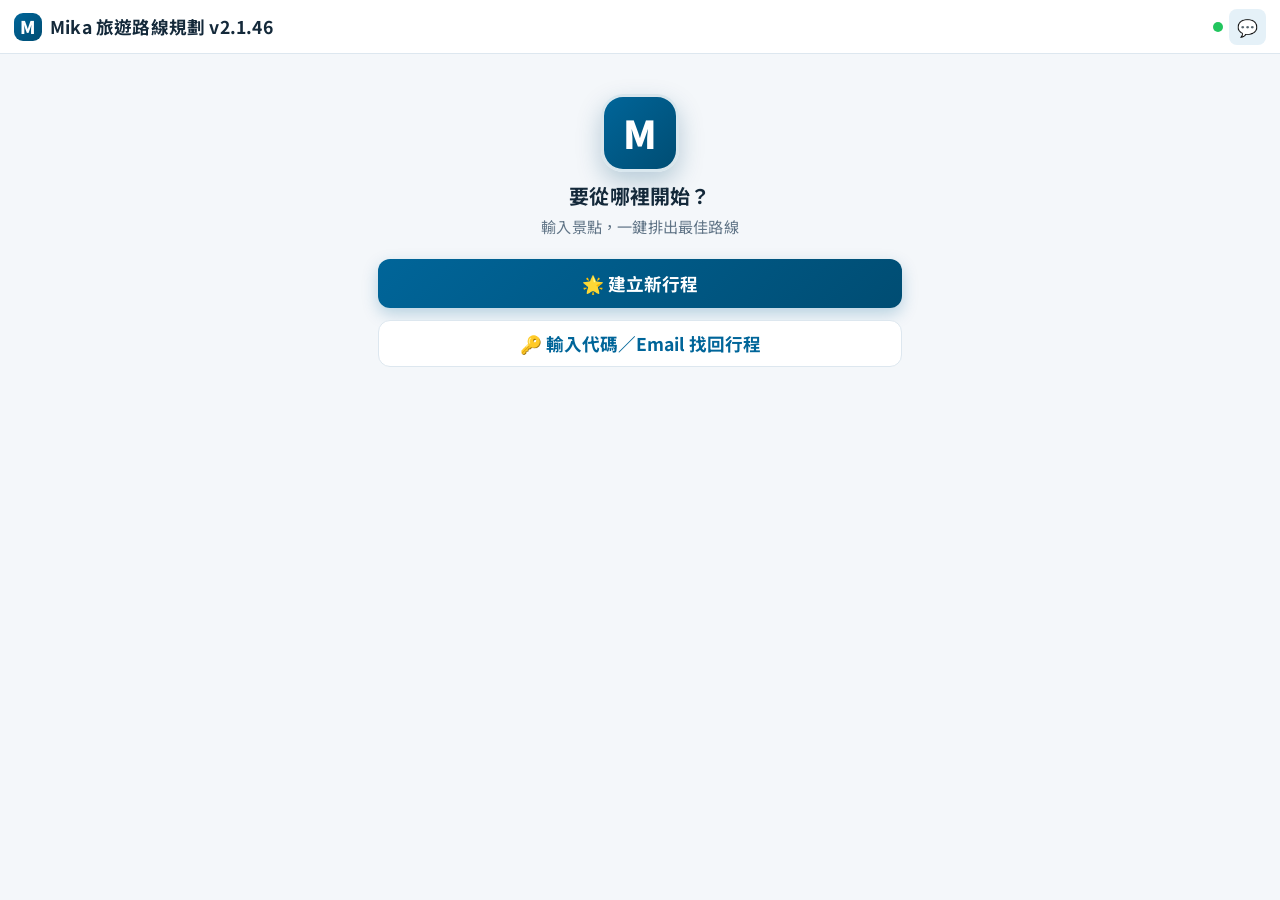
==== commit 9b27086e: "v2.1.46 上線（含 v2.1.43～45）：分帳支出分類（自動判斷可改）、每個人花費統計表、三張卡片摺疊、應分攤整趟加總後無條件進位、Excel 費用統計 Co-Authored-By: Cla" ====
--- a/index.html
+++ b/index.html
@@ -7,7 +7,7 @@
 <link rel="preconnect" href="https://fonts.googleapis.com">
 <link rel="preconnect" href="https://fonts.gstatic.com" crossorigin>
 <link rel="stylesheet" href="https://fonts.googleapis.com/css2?family=Noto+Sans+TC:wght@400;500;700;900&display=swap">
-<link rel="stylesheet" href="css/style.css?v=2.1.44">
+<link rel="stylesheet" href="css/style.css?v=2.1.46">
 </head>
 <body>
 
@@ -336,22 +336,22 @@
 <div id="toast" class="toast hidden"></div>
 <div id="loading" class="loading hidden"><div class="spinner"></div><p id="loadingText">處理中…</p><div class="loading-bar"><div id="loadingBarFill" class="loading-bar-fill"></div></div><div id="loadingPct" class="loading-pct">0%</div></div>
 
-<script src="js/config.js?v=2.1.44"></script>
-<script src="js/mock-data.js?v=2.1.44"></script>
-<script src="js/logic.js?v=2.1.44"></script>
-<script src="js/api.js?v=2.1.44"></script>
-<script src="js/changelog.js?v=2.1.44"></script>
-<script src="js/state.js?v=2.1.44"></script>
-<script src="js/wizard.js?v=2.1.44"></script>
-<script src="js/flights.js?v=2.1.44"></script>
-<script src="js/itinerary.js?v=2.1.44"></script>
-<script src="js/copyto.js?v=2.1.44"></script>
-<script src="js/paysync.js?v=2.1.44"></script>
-<script src="js/routepick.js?v=2.1.44"></script>
-<script src="js/hotelpoll.js?v=2.1.44"></script>
-<script src="js/prep.js?v=2.1.44"></script>
-<script src="js/tour.js?v=2.1.44"></script>
-<script src="js/features.js?v=2.1.44"></script>
-<script src="js/app.js?v=2.1.44"></script>
+<script src="js/config.js?v=2.1.46"></script>
+<script src="js/mock-data.js?v=2.1.46"></script>
+<script src="js/logic.js?v=2.1.46"></script>
+<script src="js/api.js?v=2.1.46"></script>
+<script src="js/changelog.js?v=2.1.46"></script>
+<script src="js/state.js?v=2.1.46"></script>
+<script src="js/wizard.js?v=2.1.46"></script>
+<script src="js/flights.js?v=2.1.46"></script>
+<script src="js/itinerary.js?v=2.1.46"></script>
+<script src="js/copyto.js?v=2.1.46"></script>
+<script src="js/paysync.js?v=2.1.46"></script>
+<script src="js/routepick.js?v=2.1.46"></script>
+<script src="js/hotelpoll.js?v=2.1.46"></script>
+<script src="js/prep.js?v=2.1.46"></script>
+<script src="js/tour.js?v=2.1.46"></script>
+<script src="js/features.js?v=2.1.46"></script>
+<script src="js/app.js?v=2.1.46"></script>
 </body>
 </html>
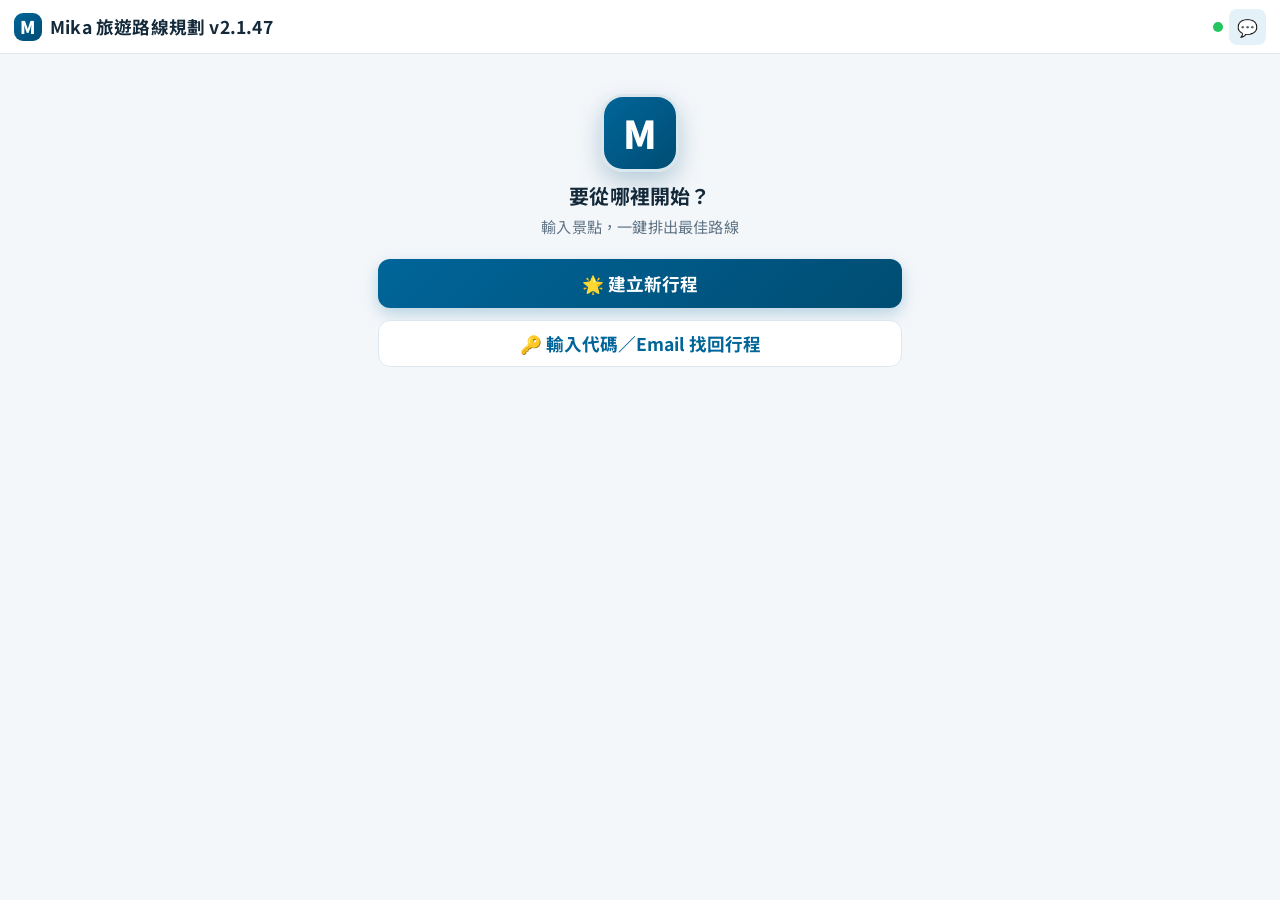
==== commit 3da4ef9f: "v2.1.47 上線：景點 ▲▼ 上下移＋手機可按住 ☰ 拖曳、準備細項已完成收合、更多操作依 Mika 指定順序＋複製二合一 Co-Authored-By: Claude Opus 5.5 <nor" ====
--- a/index.html
+++ b/index.html
@@ -7,7 +7,7 @@
 <link rel="preconnect" href="https://fonts.googleapis.com">
 <link rel="preconnect" href="https://fonts.gstatic.com" crossorigin>
 <link rel="stylesheet" href="https://fonts.googleapis.com/css2?family=Noto+Sans+TC:wght@400;500;700;900&display=swap">
-<link rel="stylesheet" href="css/style.css?v=2.1.46">
+<link rel="stylesheet" href="css/style.css?v=2.1.47">
 </head>
 <body>
 
@@ -336,22 +336,22 @@
 <div id="toast" class="toast hidden"></div>
 <div id="loading" class="loading hidden"><div class="spinner"></div><p id="loadingText">處理中…</p><div class="loading-bar"><div id="loadingBarFill" class="loading-bar-fill"></div></div><div id="loadingPct" class="loading-pct">0%</div></div>
 
-<script src="js/config.js?v=2.1.46"></script>
-<script src="js/mock-data.js?v=2.1.46"></script>
-<script src="js/logic.js?v=2.1.46"></script>
-<script src="js/api.js?v=2.1.46"></script>
-<script src="js/changelog.js?v=2.1.46"></script>
-<script src="js/state.js?v=2.1.46"></script>
-<script src="js/wizard.js?v=2.1.46"></script>
-<script src="js/flights.js?v=2.1.46"></script>
-<script src="js/itinerary.js?v=2.1.46"></script>
-<script src="js/copyto.js?v=2.1.46"></script>
-<script src="js/paysync.js?v=2.1.46"></script>
-<script src="js/routepick.js?v=2.1.46"></script>
-<script src="js/hotelpoll.js?v=2.1.46"></script>
-<script src="js/prep.js?v=2.1.46"></script>
-<script src="js/tour.js?v=2.1.46"></script>
-<script src="js/features.js?v=2.1.46"></script>
-<script src="js/app.js?v=2.1.46"></script>
+<script src="js/config.js?v=2.1.47"></script>
+<script src="js/mock-data.js?v=2.1.47"></script>
+<script src="js/logic.js?v=2.1.47"></script>
+<script src="js/api.js?v=2.1.47"></script>
+<script src="js/changelog.js?v=2.1.47"></script>
+<script src="js/state.js?v=2.1.47"></script>
+<script src="js/wizard.js?v=2.1.47"></script>
+<script src="js/flights.js?v=2.1.47"></script>
+<script src="js/itinerary.js?v=2.1.47"></script>
+<script src="js/copyto.js?v=2.1.47"></script>
+<script src="js/paysync.js?v=2.1.47"></script>
+<script src="js/routepick.js?v=2.1.47"></script>
+<script src="js/hotelpoll.js?v=2.1.47"></script>
+<script src="js/prep.js?v=2.1.47"></script>
+<script src="js/tour.js?v=2.1.47"></script>
+<script src="js/features.js?v=2.1.47"></script>
+<script src="js/app.js?v=2.1.47"></script>
 </body>
 </html>
--- a/css/style.css
+++ b/css/style.css
@@ -1143,3 +1143,15 @@
 .stats-table th { color: var(--text-2); font-weight: 700; }
 .stats-table .stats-final td { font-weight: 700; color: var(--main); border-top: 2px solid var(--main); border-bottom: none; background: var(--soft-2); }
 .stats-table .stats-final td:first-child { background: var(--soft-2); }
+
+/* ===== v2.1.47 景點排序：▲▼ 按鈕、手機也顯示 ☰ 拖曳把手 ===== */
+.spot-actions .mv-btn { font-size: .95rem; color: var(--main); border: 1px solid var(--line); background: var(--white); min-width: 38px; }
+.spot-actions .mv-btn:disabled { opacity: .3; }
+@media (max-width: 560px) {
+  .spot-main .drag-grip { display: block; opacity: .55; padding: 10px 6px; font-size: 1.3rem; }
+}
+.pp-done { margin-top: 8px; border-top: 1px dashed var(--line); padding-top: 6px; }
+.pp-done > summary { cursor: pointer; list-style: none; font-weight: 700; color: var(--ok); padding: 8px 2px; }
+.pp-done > summary::-webkit-details-marker { display: none; }
+.pp-done > summary::after { content: ' ▾'; color: var(--text-2); }
+.pp-done[open] > summary::after { content: ' ▴'; }
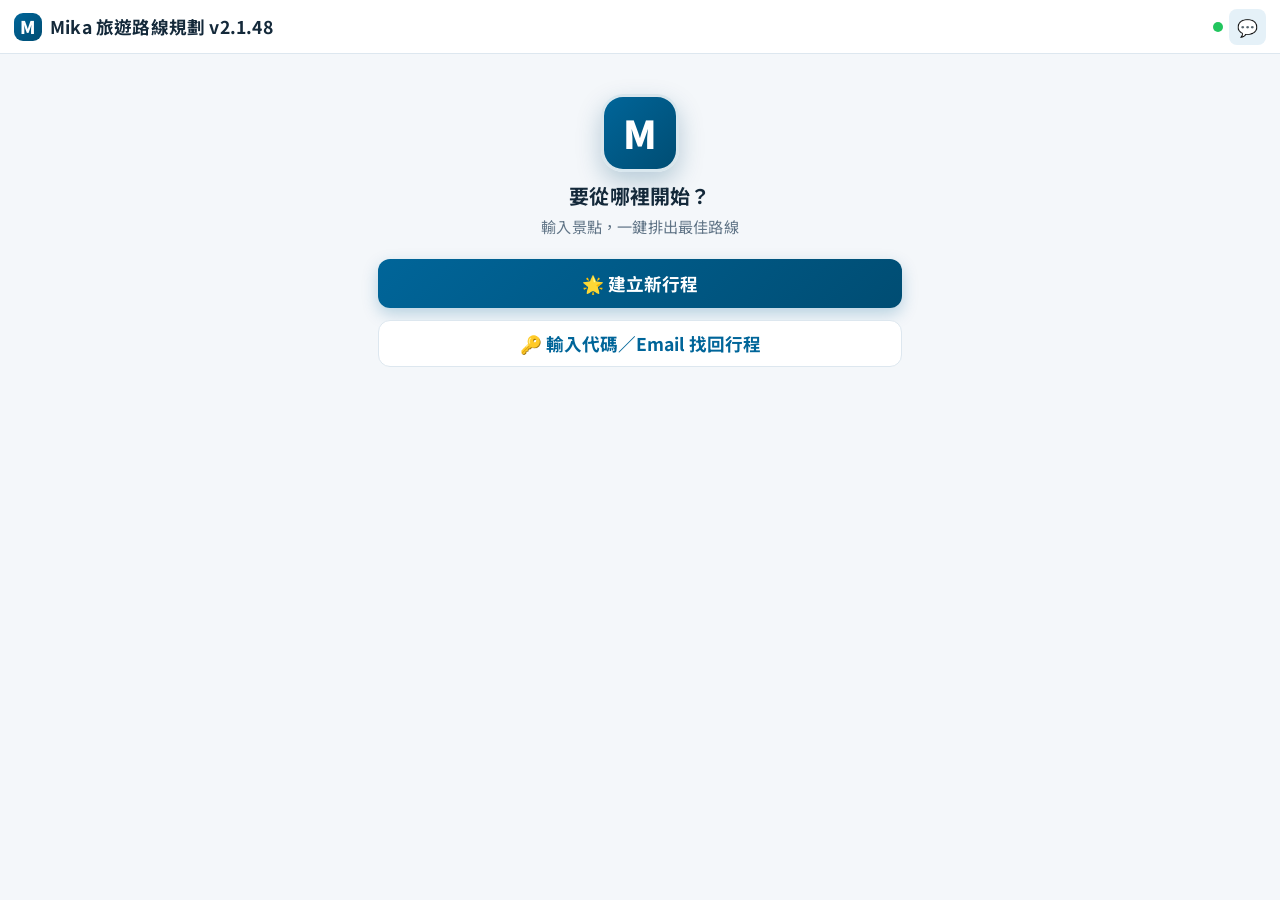
==== commit c2e250d8: "v2.1.48 上線：修手機「複製」選單按關閉後離開網站、更多操作按鈕文字精簡、拿掉清除本機資料 Co-Authored-By: Claude Opus 5.5 <noreply@anthropic." ====
--- a/index.html
+++ b/index.html
@@ -7,7 +7,7 @@
 <link rel="preconnect" href="https://fonts.googleapis.com">
 <link rel="preconnect" href="https://fonts.gstatic.com" crossorigin>
 <link rel="stylesheet" href="https://fonts.googleapis.com/css2?family=Noto+Sans+TC:wght@400;500;700;900&display=swap">
-<link rel="stylesheet" href="css/style.css?v=2.1.47">
+<link rel="stylesheet" href="css/style.css?v=2.1.48">
 </head>
 <body>
 
@@ -21,7 +21,6 @@
     <button id="btnManualSave" class="icon-btn hidden edit-only" title="手動儲存（網路不穩、或想確定存到雲端時可以按這裡）" aria-label="手動儲存">💾</button>
     <button id="btnReload" class="icon-btn hidden" title="重新從雲端載入" aria-label="重新從雲端載入">🔄</button>
     <button id="btnHome" class="icon-btn hidden" title="回到開始畫面" aria-label="回到開始畫面">🏠</button>
-    <button id="btnClear" class="icon-btn hidden" title="清除本機資料" aria-label="清除本機資料">🧹</button>
     <button id="btnFeedback" class="icon-btn" title="意見回饋" aria-label="意見回饋">💬</button>
   </div>
 </header>
@@ -336,22 +335,22 @@
 <div id="toast" class="toast hidden"></div>
 <div id="loading" class="loading hidden"><div class="spinner"></div><p id="loadingText">處理中…</p><div class="loading-bar"><div id="loadingBarFill" class="loading-bar-fill"></div></div><div id="loadingPct" class="loading-pct">0%</div></div>
 
-<script src="js/config.js?v=2.1.47"></script>
-<script src="js/mock-data.js?v=2.1.47"></script>
-<script src="js/logic.js?v=2.1.47"></script>
-<script src="js/api.js?v=2.1.47"></script>
-<script src="js/changelog.js?v=2.1.47"></script>
-<script src="js/state.js?v=2.1.47"></script>
-<script src="js/wizard.js?v=2.1.47"></script>
-<script src="js/flights.js?v=2.1.47"></script>
-<script src="js/itinerary.js?v=2.1.47"></script>
-<script src="js/copyto.js?v=2.1.47"></script>
-<script src="js/paysync.js?v=2.1.47"></script>
-<script src="js/routepick.js?v=2.1.47"></script>
-<script src="js/hotelpoll.js?v=2.1.47"></script>
-<script src="js/prep.js?v=2.1.47"></script>
-<script src="js/tour.js?v=2.1.47"></script>
-<script src="js/features.js?v=2.1.47"></script>
-<script src="js/app.js?v=2.1.47"></script>
+<script src="js/config.js?v=2.1.48"></script>
+<script src="js/mock-data.js?v=2.1.48"></script>
+<script src="js/logic.js?v=2.1.48"></script>
+<script src="js/api.js?v=2.1.48"></script>
+<script src="js/changelog.js?v=2.1.48"></script>
+<script src="js/state.js?v=2.1.48"></script>
+<script src="js/wizard.js?v=2.1.48"></script>
+<script src="js/flights.js?v=2.1.48"></script>
+<script src="js/itinerary.js?v=2.1.48"></script>
+<script src="js/copyto.js?v=2.1.48"></script>
+<script src="js/paysync.js?v=2.1.48"></script>
+<script src="js/routepick.js?v=2.1.48"></script>
+<script src="js/hotelpoll.js?v=2.1.48"></script>
+<script src="js/prep.js?v=2.1.48"></script>
+<script src="js/tour.js?v=2.1.48"></script>
+<script src="js/features.js?v=2.1.48"></script>
+<script src="js/app.js?v=2.1.48"></script>
 </body>
 </html>
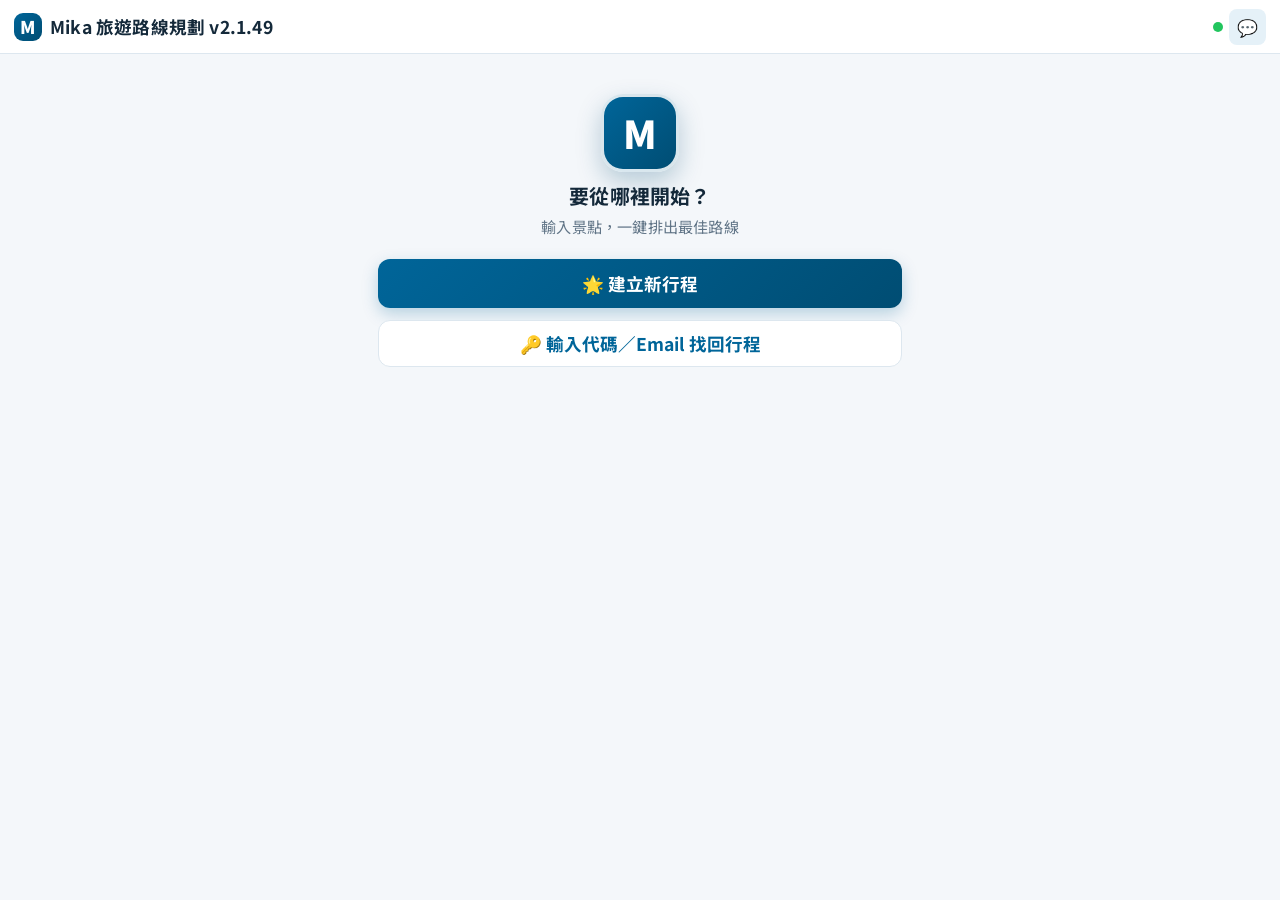
==== commit d746b90d: "v2.1.49：分帳轉帳紀錄（分段還款、還差、已轉帳紀錄）上線正式站 Co-Authored-By: Claude Opus 5.5 <noreply@anthropic.com>" ====
--- a/index.html
+++ b/index.html
@@ -7,7 +7,7 @@
 <link rel="preconnect" href="https://fonts.googleapis.com">
 <link rel="preconnect" href="https://fonts.gstatic.com" crossorigin>
 <link rel="stylesheet" href="https://fonts.googleapis.com/css2?family=Noto+Sans+TC:wght@400;500;700;900&display=swap">
-<link rel="stylesheet" href="css/style.css?v=2.1.48">
+<link rel="stylesheet" href="css/style.css?v=2.1.49">
 </head>
 <body>
 
@@ -335,22 +335,22 @@
 <div id="toast" class="toast hidden"></div>
 <div id="loading" class="loading hidden"><div class="spinner"></div><p id="loadingText">處理中…</p><div class="loading-bar"><div id="loadingBarFill" class="loading-bar-fill"></div></div><div id="loadingPct" class="loading-pct">0%</div></div>
 
-<script src="js/config.js?v=2.1.48"></script>
-<script src="js/mock-data.js?v=2.1.48"></script>
-<script src="js/logic.js?v=2.1.48"></script>
-<script src="js/api.js?v=2.1.48"></script>
-<script src="js/changelog.js?v=2.1.48"></script>
-<script src="js/state.js?v=2.1.48"></script>
-<script src="js/wizard.js?v=2.1.48"></script>
-<script src="js/flights.js?v=2.1.48"></script>
-<script src="js/itinerary.js?v=2.1.48"></script>
-<script src="js/copyto.js?v=2.1.48"></script>
-<script src="js/paysync.js?v=2.1.48"></script>
-<script src="js/routepick.js?v=2.1.48"></script>
-<script src="js/hotelpoll.js?v=2.1.48"></script>
-<script src="js/prep.js?v=2.1.48"></script>
-<script src="js/tour.js?v=2.1.48"></script>
-<script src="js/features.js?v=2.1.48"></script>
-<script src="js/app.js?v=2.1.48"></script>
+<script src="js/config.js?v=2.1.49"></script>
+<script src="js/mock-data.js?v=2.1.49"></script>
+<script src="js/logic.js?v=2.1.49"></script>
+<script src="js/api.js?v=2.1.49"></script>
+<script src="js/changelog.js?v=2.1.49"></script>
+<script src="js/state.js?v=2.1.49"></script>
+<script src="js/wizard.js?v=2.1.49"></script>
+<script src="js/flights.js?v=2.1.49"></script>
+<script src="js/itinerary.js?v=2.1.49"></script>
+<script src="js/copyto.js?v=2.1.49"></script>
+<script src="js/paysync.js?v=2.1.49"></script>
+<script src="js/routepick.js?v=2.1.49"></script>
+<script src="js/hotelpoll.js?v=2.1.49"></script>
+<script src="js/prep.js?v=2.1.49"></script>
+<script src="js/tour.js?v=2.1.49"></script>
+<script src="js/features.js?v=2.1.49"></script>
+<script src="js/app.js?v=2.1.49"></script>
 </body>
 </html>
--- a/css/style.css
+++ b/css/style.css
@@ -1155,3 +1155,21 @@
 .pp-done > summary::-webkit-details-marker { display: none; }
 .pp-done > summary::after { content: ' ▾'; color: var(--text-2); }
 .pp-done[open] > summary::after { content: ' ▴'; }
+
+/* v2.1.49 轉帳紀錄（分段還錢） */
+.tr-card { flex-direction: column; align-items: stretch; gap: 6px; }
+.tr-card .tr-top { display: flex; align-items: center; gap: 6px; flex-wrap: wrap; }
+.tr-refund { color: var(--danger); font-size: .9rem; }
+.tr-prog { height: 8px; background: var(--line); border-radius: 99px; overflow: hidden; }
+.tr-prog > i { display: block; height: 100%; background: var(--main); border-radius: 99px; }
+.tr-given { color: var(--text-2); font-size: .9rem; font-weight: 400; }
+.tr-act { display: flex; justify-content: flex-end; }
+.tr-act .tr-add { padding: 6px 12px; font-size: .95rem; }
+.tr-settled { opacity: .75; }
+.tr-settled .amt { color: var(--ok); }
+.tr-done-all { margin: 10px 0 4px; font-weight: 700; color: var(--ok); }
+.rp-hist { margin: 12px 0 6px; padding-top: 10px; border-top: 1px dashed var(--line); }
+.rp-hist-title { font-weight: 700; color: var(--main); }
+.rp-hist .rp-item { margin: 6px 0; }
+.tr-add-free { margin-top: 4px; }
+.rp-warn { color: var(--danger); font-size: .95rem; margin: 4px 0; }
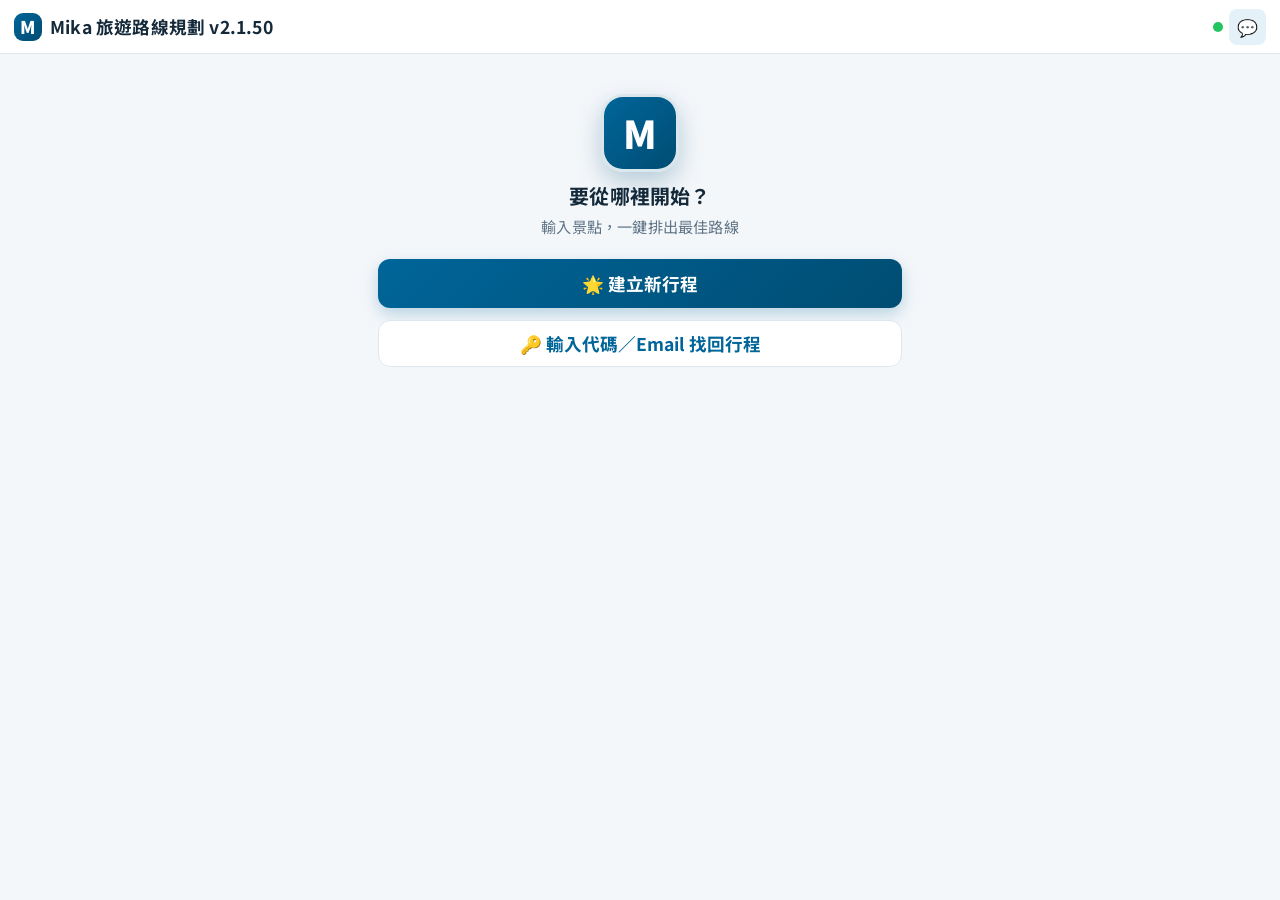
==== commit 8852e7a0: "v2.1.50：帳款關係、支出依分類分組、每天出發地、跨夜結束時間、準備自動項目可刪 Co-Authored-By: Claude Opus 5.5 <noreply@anthropic.com>" ====
--- a/index.html
+++ b/index.html
@@ -7,7 +7,7 @@
 <link rel="preconnect" href="https://fonts.googleapis.com">
 <link rel="preconnect" href="https://fonts.gstatic.com" crossorigin>
 <link rel="stylesheet" href="https://fonts.googleapis.com/css2?family=Noto+Sans+TC:wght@400;500;700;900&display=swap">
-<link rel="stylesheet" href="css/style.css?v=2.1.49">
+<link rel="stylesheet" href="css/style.css?v=2.1.50">
 </head>
 <body>
 
@@ -335,22 +335,22 @@
 <div id="toast" class="toast hidden"></div>
 <div id="loading" class="loading hidden"><div class="spinner"></div><p id="loadingText">處理中…</p><div class="loading-bar"><div id="loadingBarFill" class="loading-bar-fill"></div></div><div id="loadingPct" class="loading-pct">0%</div></div>
 
-<script src="js/config.js?v=2.1.49"></script>
-<script src="js/mock-data.js?v=2.1.49"></script>
-<script src="js/logic.js?v=2.1.49"></script>
-<script src="js/api.js?v=2.1.49"></script>
-<script src="js/changelog.js?v=2.1.49"></script>
-<script src="js/state.js?v=2.1.49"></script>
-<script src="js/wizard.js?v=2.1.49"></script>
-<script src="js/flights.js?v=2.1.49"></script>
-<script src="js/itinerary.js?v=2.1.49"></script>
-<script src="js/copyto.js?v=2.1.49"></script>
-<script src="js/paysync.js?v=2.1.49"></script>
-<script src="js/routepick.js?v=2.1.49"></script>
-<script src="js/hotelpoll.js?v=2.1.49"></script>
-<script src="js/prep.js?v=2.1.49"></script>
-<script src="js/tour.js?v=2.1.49"></script>
-<script src="js/features.js?v=2.1.49"></script>
-<script src="js/app.js?v=2.1.49"></script>
+<script src="js/config.js?v=2.1.50"></script>
+<script src="js/mock-data.js?v=2.1.50"></script>
+<script src="js/logic.js?v=2.1.50"></script>
+<script src="js/api.js?v=2.1.50"></script>
+<script src="js/changelog.js?v=2.1.50"></script>
+<script src="js/state.js?v=2.1.50"></script>
+<script src="js/wizard.js?v=2.1.50"></script>
+<script src="js/flights.js?v=2.1.50"></script>
+<script src="js/itinerary.js?v=2.1.50"></script>
+<script src="js/copyto.js?v=2.1.50"></script>
+<script src="js/paysync.js?v=2.1.50"></script>
+<script src="js/routepick.js?v=2.1.50"></script>
+<script src="js/hotelpoll.js?v=2.1.50"></script>
+<script src="js/prep.js?v=2.1.50"></script>
+<script src="js/tour.js?v=2.1.50"></script>
+<script src="js/features.js?v=2.1.50"></script>
+<script src="js/app.js?v=2.1.50"></script>
 </body>
 </html>
--- a/css/style.css
+++ b/css/style.css
@@ -1173,3 +1173,20 @@
 .rp-hist .rp-item { margin: 6px 0; }
 .tr-add-free { margin-top: 4px; }
 .rp-warn { color: var(--danger); font-size: .95rem; margin: 4px 0; }
+
+/* ===== v2.1.50 支出依分類分組、帳款關係、跨夜時間 ===== */
+.exp-cat { border: 1px solid var(--line); border-radius: 12px; margin: 0 0 8px; background: var(--white); }
+.exp-cat > summary { list-style: none; cursor: pointer; display: flex; align-items: center; gap: 8px; padding: 10px 12px; font-weight: 700; }
+.exp-cat > summary::-webkit-details-marker { display: none; }
+.exp-cat > summary::after { content: '▾'; color: var(--main); transition: transform .2s; }
+.exp-cat[open] > summary::after { transform: rotate(180deg); }
+.exp-cat-name { color: var(--main); }
+.exp-cat-sum { margin-left: auto; color: var(--text-2); font-size: .95rem; }
+.exp-cat > .exp-item { margin: 0 8px 8px; }
+.rel-box { margin: 10px 0 4px; padding: 10px 12px; border: 1.5px solid var(--main); border-radius: 12px; background: #F3F8FB; }
+.rel-title { font-weight: 800; color: var(--main); margin: 0 0 4px; }
+.rel-who { font-weight: 700; margin-top: 6px; }
+.rel-line { padding: 2px 0 2px 10px; line-height: 1.6; overflow-wrap: anywhere; }
+.rel-res { color: var(--accent, #FF8C00); }
+.nd-row { display: flex; align-items: center; gap: 8px; margin: 6px 0 0; font-size: 1rem; }
+.nd-row input { width: auto; }
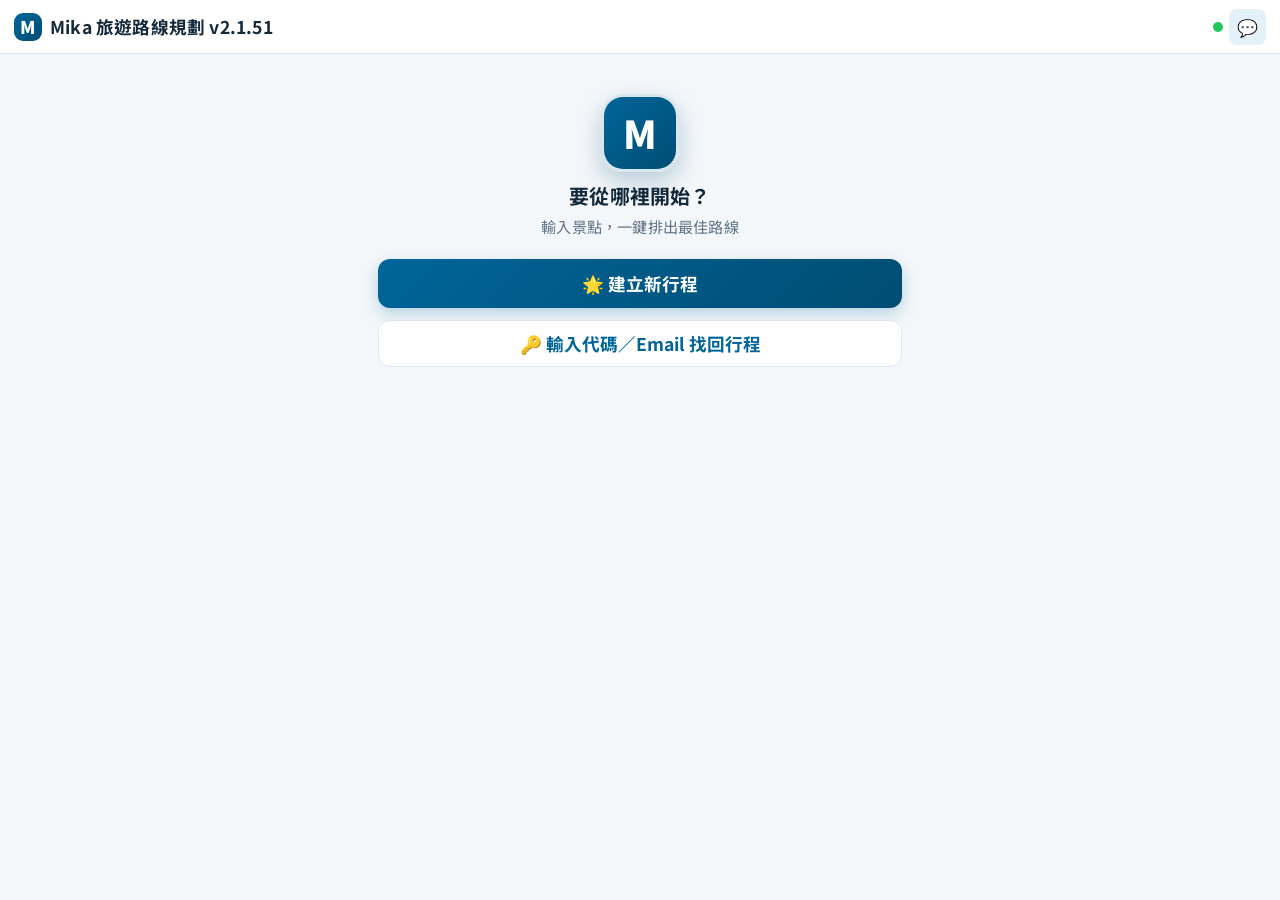
==== commit 9e115f1a: "v2.1.51：結算表只算要分的錢、點成員看明細、個人標籤、分類只顯示金額 Co-Authored-By: Claude Opus 5.5 <noreply@anthropic.com>" ====
--- a/index.html
+++ b/index.html
@@ -7,7 +7,7 @@
 <link rel="preconnect" href="https://fonts.googleapis.com">
 <link rel="preconnect" href="https://fonts.gstatic.com" crossorigin>
 <link rel="stylesheet" href="https://fonts.googleapis.com/css2?family=Noto+Sans+TC:wght@400;500;700;900&display=swap">
-<link rel="stylesheet" href="css/style.css?v=2.1.50">
+<link rel="stylesheet" href="css/style.css?v=2.1.51">
 </head>
 <body>
 
@@ -335,22 +335,22 @@
 <div id="toast" class="toast hidden"></div>
 <div id="loading" class="loading hidden"><div class="spinner"></div><p id="loadingText">處理中…</p><div class="loading-bar"><div id="loadingBarFill" class="loading-bar-fill"></div></div><div id="loadingPct" class="loading-pct">0%</div></div>
 
-<script src="js/config.js?v=2.1.50"></script>
-<script src="js/mock-data.js?v=2.1.50"></script>
-<script src="js/logic.js?v=2.1.50"></script>
-<script src="js/api.js?v=2.1.50"></script>
-<script src="js/changelog.js?v=2.1.50"></script>
-<script src="js/state.js?v=2.1.50"></script>
-<script src="js/wizard.js?v=2.1.50"></script>
-<script src="js/flights.js?v=2.1.50"></script>
-<script src="js/itinerary.js?v=2.1.50"></script>
-<script src="js/copyto.js?v=2.1.50"></script>
-<script src="js/paysync.js?v=2.1.50"></script>
-<script src="js/routepick.js?v=2.1.50"></script>
-<script src="js/hotelpoll.js?v=2.1.50"></script>
-<script src="js/prep.js?v=2.1.50"></script>
-<script src="js/tour.js?v=2.1.50"></script>
-<script src="js/features.js?v=2.1.50"></script>
-<script src="js/app.js?v=2.1.50"></script>
+<script src="js/config.js?v=2.1.51"></script>
+<script src="js/mock-data.js?v=2.1.51"></script>
+<script src="js/logic.js?v=2.1.51"></script>
+<script src="js/api.js?v=2.1.51"></script>
+<script src="js/changelog.js?v=2.1.51"></script>
+<script src="js/state.js?v=2.1.51"></script>
+<script src="js/wizard.js?v=2.1.51"></script>
+<script src="js/flights.js?v=2.1.51"></script>
+<script src="js/itinerary.js?v=2.1.51"></script>
+<script src="js/copyto.js?v=2.1.51"></script>
+<script src="js/paysync.js?v=2.1.51"></script>
+<script src="js/routepick.js?v=2.1.51"></script>
+<script src="js/hotelpoll.js?v=2.1.51"></script>
+<script src="js/prep.js?v=2.1.51"></script>
+<script src="js/tour.js?v=2.1.51"></script>
+<script src="js/features.js?v=2.1.51"></script>
+<script src="js/app.js?v=2.1.51"></script>
 </body>
 </html>
--- a/css/style.css
+++ b/css/style.css
@@ -1190,3 +1190,21 @@
 .rel-res { color: var(--accent, #FF8C00); }
 .nd-row { display: flex; align-items: center; gap: 8px; margin: 6px 0 0; font-size: 1rem; }
 .nd-row input { width: auto; }
+
+/* ===== v2.1.51 結算表：只算要分的錢、點成員看明細、個人標籤 ===== */
+.settle-table .mem-row { cursor: pointer; }
+.settle-table .mem-row:hover td { background: #F3F8FB; }
+.mem-name { font-weight: 700; color: var(--main); text-decoration: underline dotted; text-underline-offset: 3px; }
+.mem-arrow { color: var(--main); display: inline-block; transition: transform .2s; }
+.mem-row.open .mem-arrow { transform: rotate(90deg); }
+.mem-net { font-weight: 700; white-space: nowrap; }
+.mem-bonus { font-size: .85rem; font-weight: 400; color: var(--text-2); white-space: normal; }
+.mem-det td { background: #F7FAFC; padding: 6px 8px 10px; }
+.md-box { font-size: .95rem; }
+.md-sec { margin: 8px 0 2px; font-weight: 700; color: var(--main-dark); }
+.md-line { display: flex; justify-content: space-between; gap: 10px; padding: 2px 0 2px 10px; border-bottom: 1px dashed var(--line); }
+.md-line b { white-space: nowrap; font-weight: 600; }
+.mem-tip { margin: 4px 0 0; }
+.solo-line { margin: 6px 0 0; color: var(--text-2); }
+.solo-badge { display: inline-block; padding: 0 8px; border-radius: 99px; background: #EEF3F7; color: var(--main-dark); font-size: .85rem; font-weight: 700; }
+.settle-table .mem-row td:first-child { white-space: nowrap; }
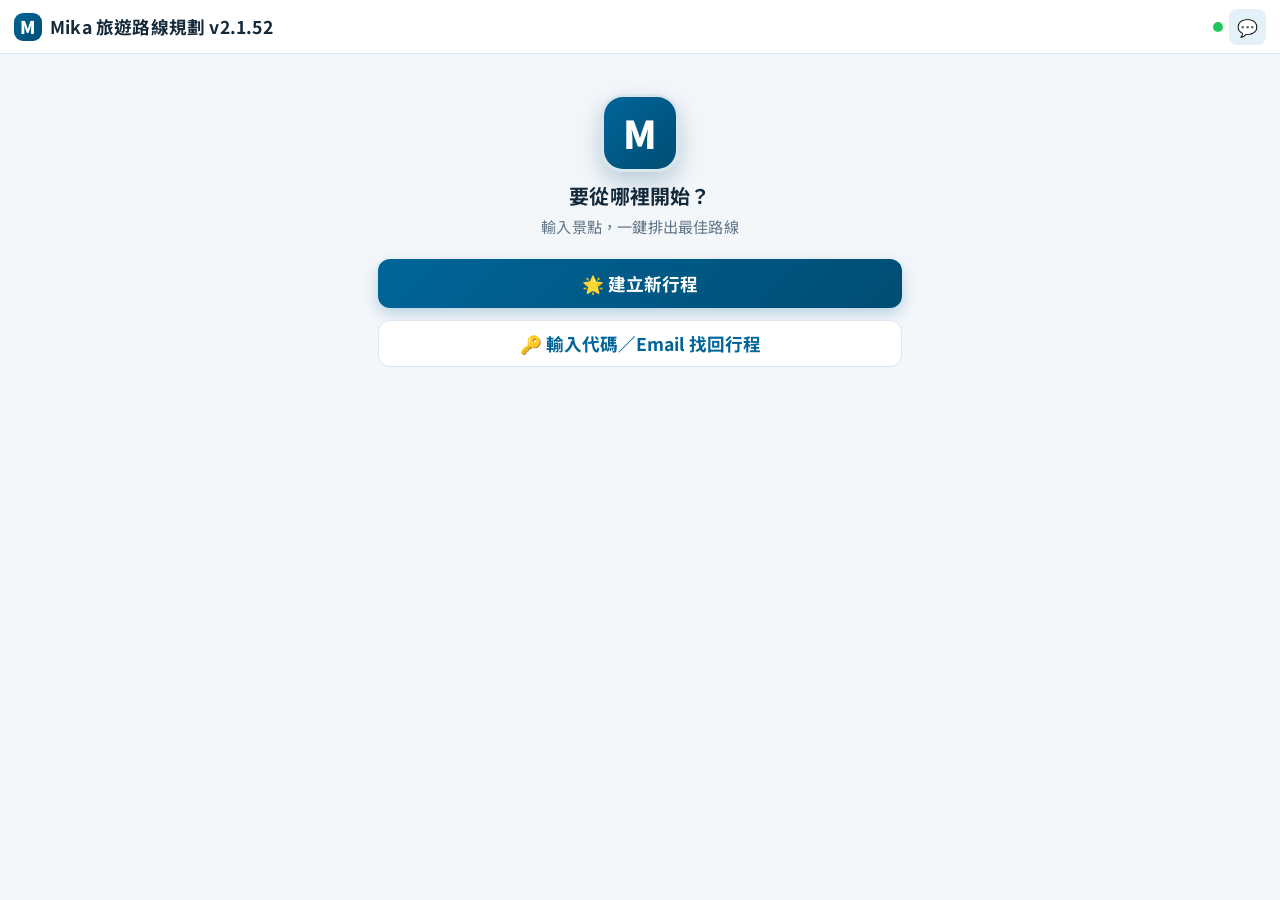
==== commit d627481e: "v2.1.52：結算結果改成一份帳款清單、訊息精簡、連結直達分帳 Co-Authored-By: Claude Opus 5.5 <noreply@anthropic.com>" ====
--- a/index.html
+++ b/index.html
@@ -7,7 +7,7 @@
 <link rel="preconnect" href="https://fonts.googleapis.com">
 <link rel="preconnect" href="https://fonts.gstatic.com" crossorigin>
 <link rel="stylesheet" href="https://fonts.googleapis.com/css2?family=Noto+Sans+TC:wght@400;500;700;900&display=swap">
-<link rel="stylesheet" href="css/style.css?v=2.1.51">
+<link rel="stylesheet" href="css/style.css?v=2.1.52">
 </head>
 <body>
 
@@ -335,22 +335,22 @@
 <div id="toast" class="toast hidden"></div>
 <div id="loading" class="loading hidden"><div class="spinner"></div><p id="loadingText">處理中…</p><div class="loading-bar"><div id="loadingBarFill" class="loading-bar-fill"></div></div><div id="loadingPct" class="loading-pct">0%</div></div>
 
-<script src="js/config.js?v=2.1.51"></script>
-<script src="js/mock-data.js?v=2.1.51"></script>
-<script src="js/logic.js?v=2.1.51"></script>
-<script src="js/api.js?v=2.1.51"></script>
-<script src="js/changelog.js?v=2.1.51"></script>
-<script src="js/state.js?v=2.1.51"></script>
-<script src="js/wizard.js?v=2.1.51"></script>
-<script src="js/flights.js?v=2.1.51"></script>
-<script src="js/itinerary.js?v=2.1.51"></script>
-<script src="js/copyto.js?v=2.1.51"></script>
-<script src="js/paysync.js?v=2.1.51"></script>
-<script src="js/routepick.js?v=2.1.51"></script>
-<script src="js/hotelpoll.js?v=2.1.51"></script>
-<script src="js/prep.js?v=2.1.51"></script>
-<script src="js/tour.js?v=2.1.51"></script>
-<script src="js/features.js?v=2.1.51"></script>
-<script src="js/app.js?v=2.1.51"></script>
+<script src="js/config.js?v=2.1.52"></script>
+<script src="js/mock-data.js?v=2.1.52"></script>
+<script src="js/logic.js?v=2.1.52"></script>
+<script src="js/api.js?v=2.1.52"></script>
+<script src="js/changelog.js?v=2.1.52"></script>
+<script src="js/state.js?v=2.1.52"></script>
+<script src="js/wizard.js?v=2.1.52"></script>
+<script src="js/flights.js?v=2.1.52"></script>
+<script src="js/itinerary.js?v=2.1.52"></script>
+<script src="js/copyto.js?v=2.1.52"></script>
+<script src="js/paysync.js?v=2.1.52"></script>
+<script src="js/routepick.js?v=2.1.52"></script>
+<script src="js/hotelpoll.js?v=2.1.52"></script>
+<script src="js/prep.js?v=2.1.52"></script>
+<script src="js/tour.js?v=2.1.52"></script>
+<script src="js/features.js?v=2.1.52"></script>
+<script src="js/app.js?v=2.1.52"></script>
 </body>
 </html>
--- a/css/style.css
+++ b/css/style.css
@@ -1208,3 +1208,24 @@
 .solo-line { margin: 6px 0 0; color: var(--text-2); }
 .solo-badge { display: inline-block; padding: 0 8px; border-radius: 99px; background: #EEF3F7; color: var(--main-dark); font-size: .85rem; font-weight: 700; }
 .settle-table .mem-row td:first-child { white-space: nowrap; }
+
+/* ===== v2.1.52 結算結果：一份清單，依付款人分組 ===== */
+.sett-group { border: 1px solid var(--line); border-radius: 12px; padding: 10px 12px; margin: 8px 0; background: var(--white); }
+.sett-head { display: flex; align-items: baseline; gap: 8px; flex-wrap: wrap; }
+.sett-head > b { font-size: 1.15rem; color: var(--main); }
+.sett-sum { margin-left: auto; color: var(--text-2); }
+.sett-sum b { color: var(--text); }
+.sett-note { color: var(--text-2); font-size: .95rem; }
+.sett-row { padding: 8px 0 2px; }
+.sett-row + .sett-row { border-top: 1px dashed var(--line); margin-top: 8px; }
+.sett-top { display: flex; align-items: baseline; gap: 8px; flex-wrap: wrap; font-weight: 700; }
+.sett-top .amt { margin-left: auto; color: var(--accent); }
+.sett-row .tr-prog { margin: 6px 0 4px; }
+.sett-row .tr-act { margin-top: 4px; }
+.sett-row.done { opacity: .75; }
+.sett-row.done .amt { color: var(--ok); }
+.sett-get { display: flex; align-items: baseline; gap: 8px; padding: 10px 12px; margin: 8px 0; border-radius: 12px; background: #F3F8FB; }
+.sett-get > b { font-size: 1.15rem; color: var(--main); }
+.sett-get > span { margin-left: auto; color: var(--text-2); }
+.sett-get > span b { color: var(--ok); }
+#expFoldCalc .rel-box { border-width: 1px; border-color: var(--line); }
